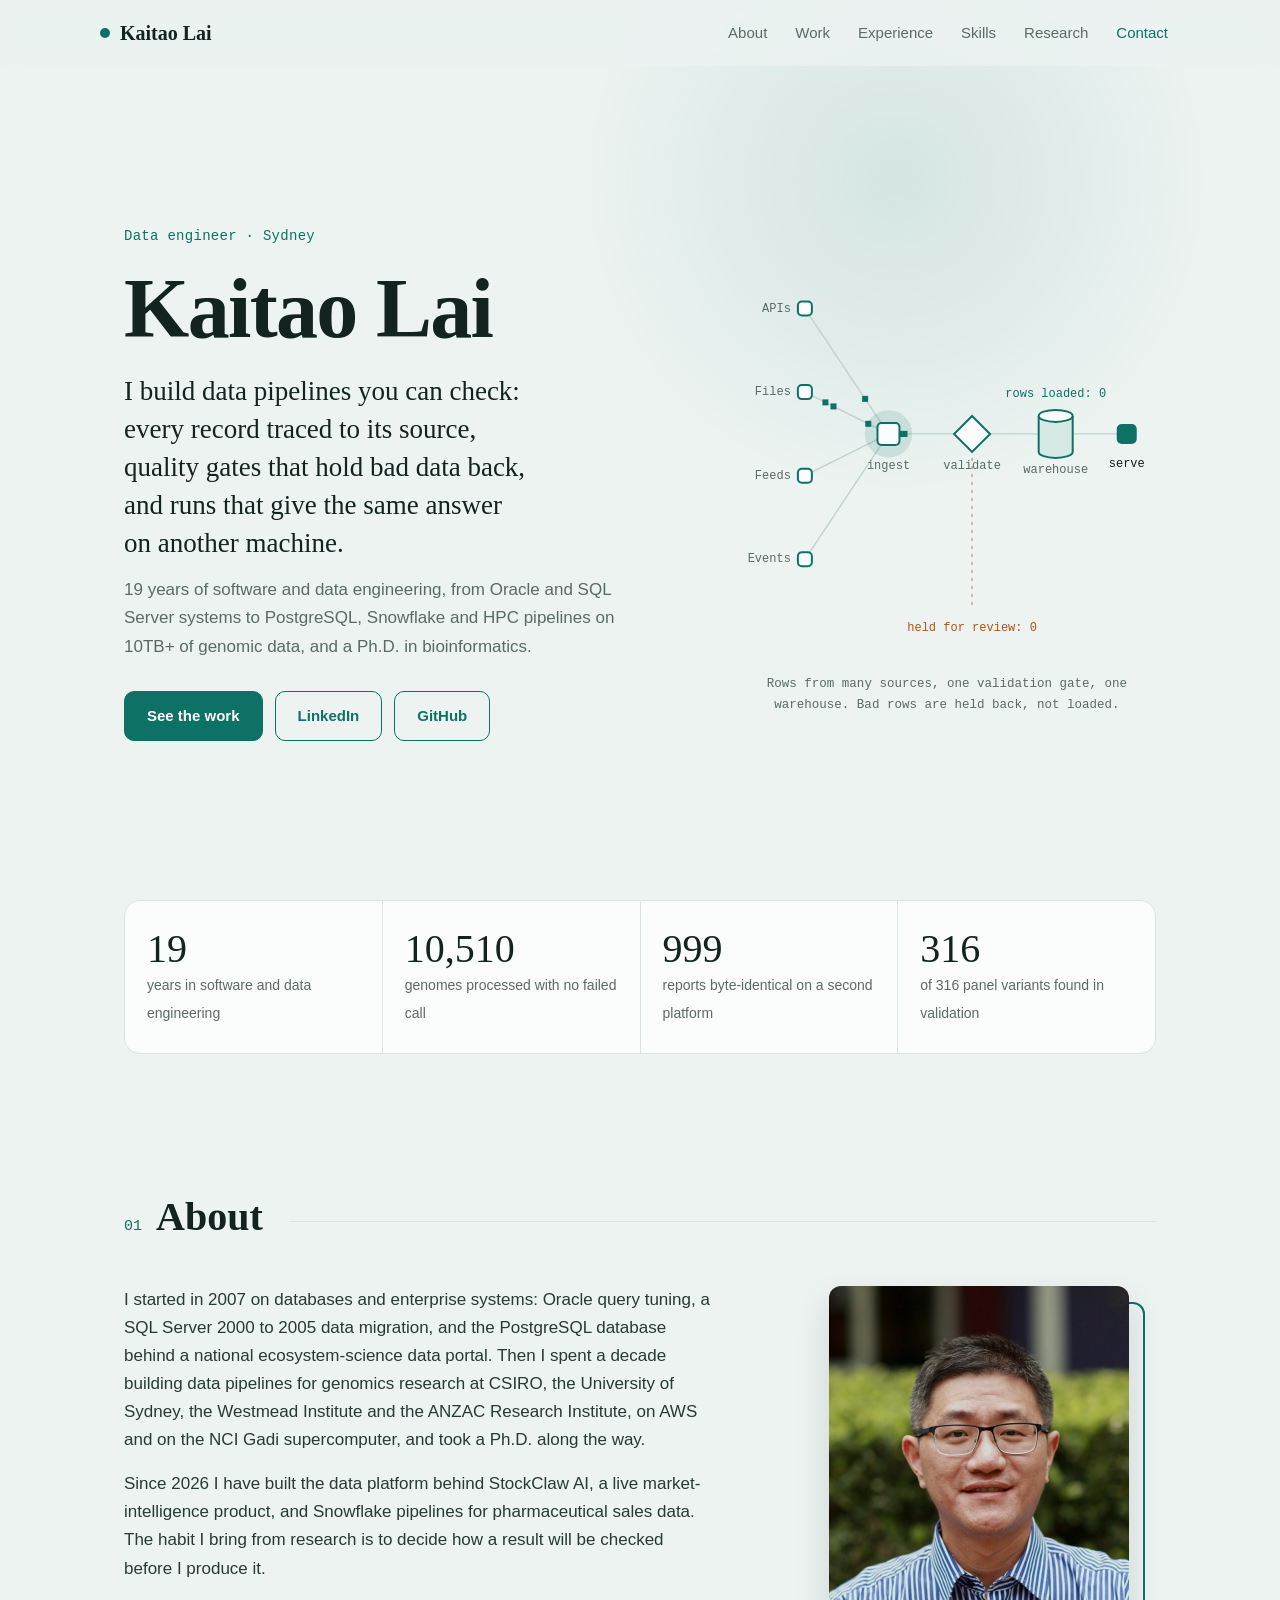
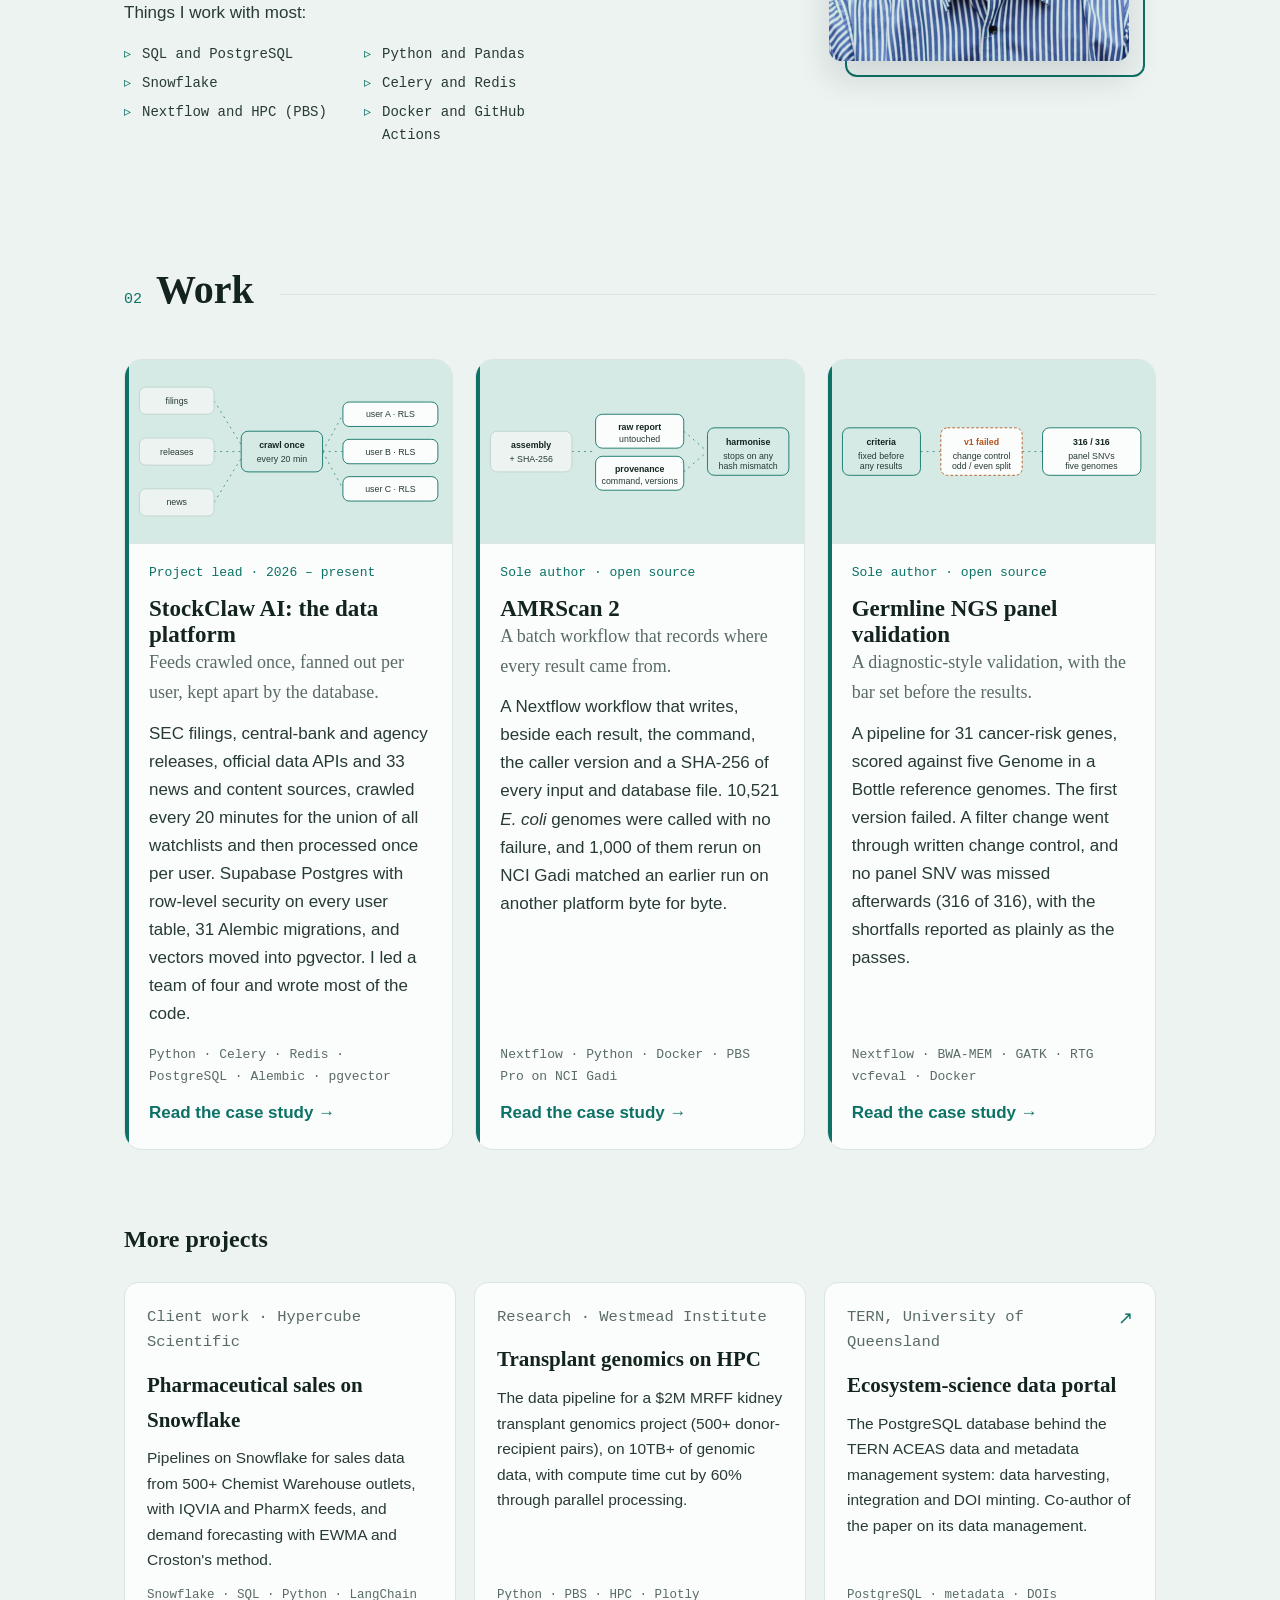
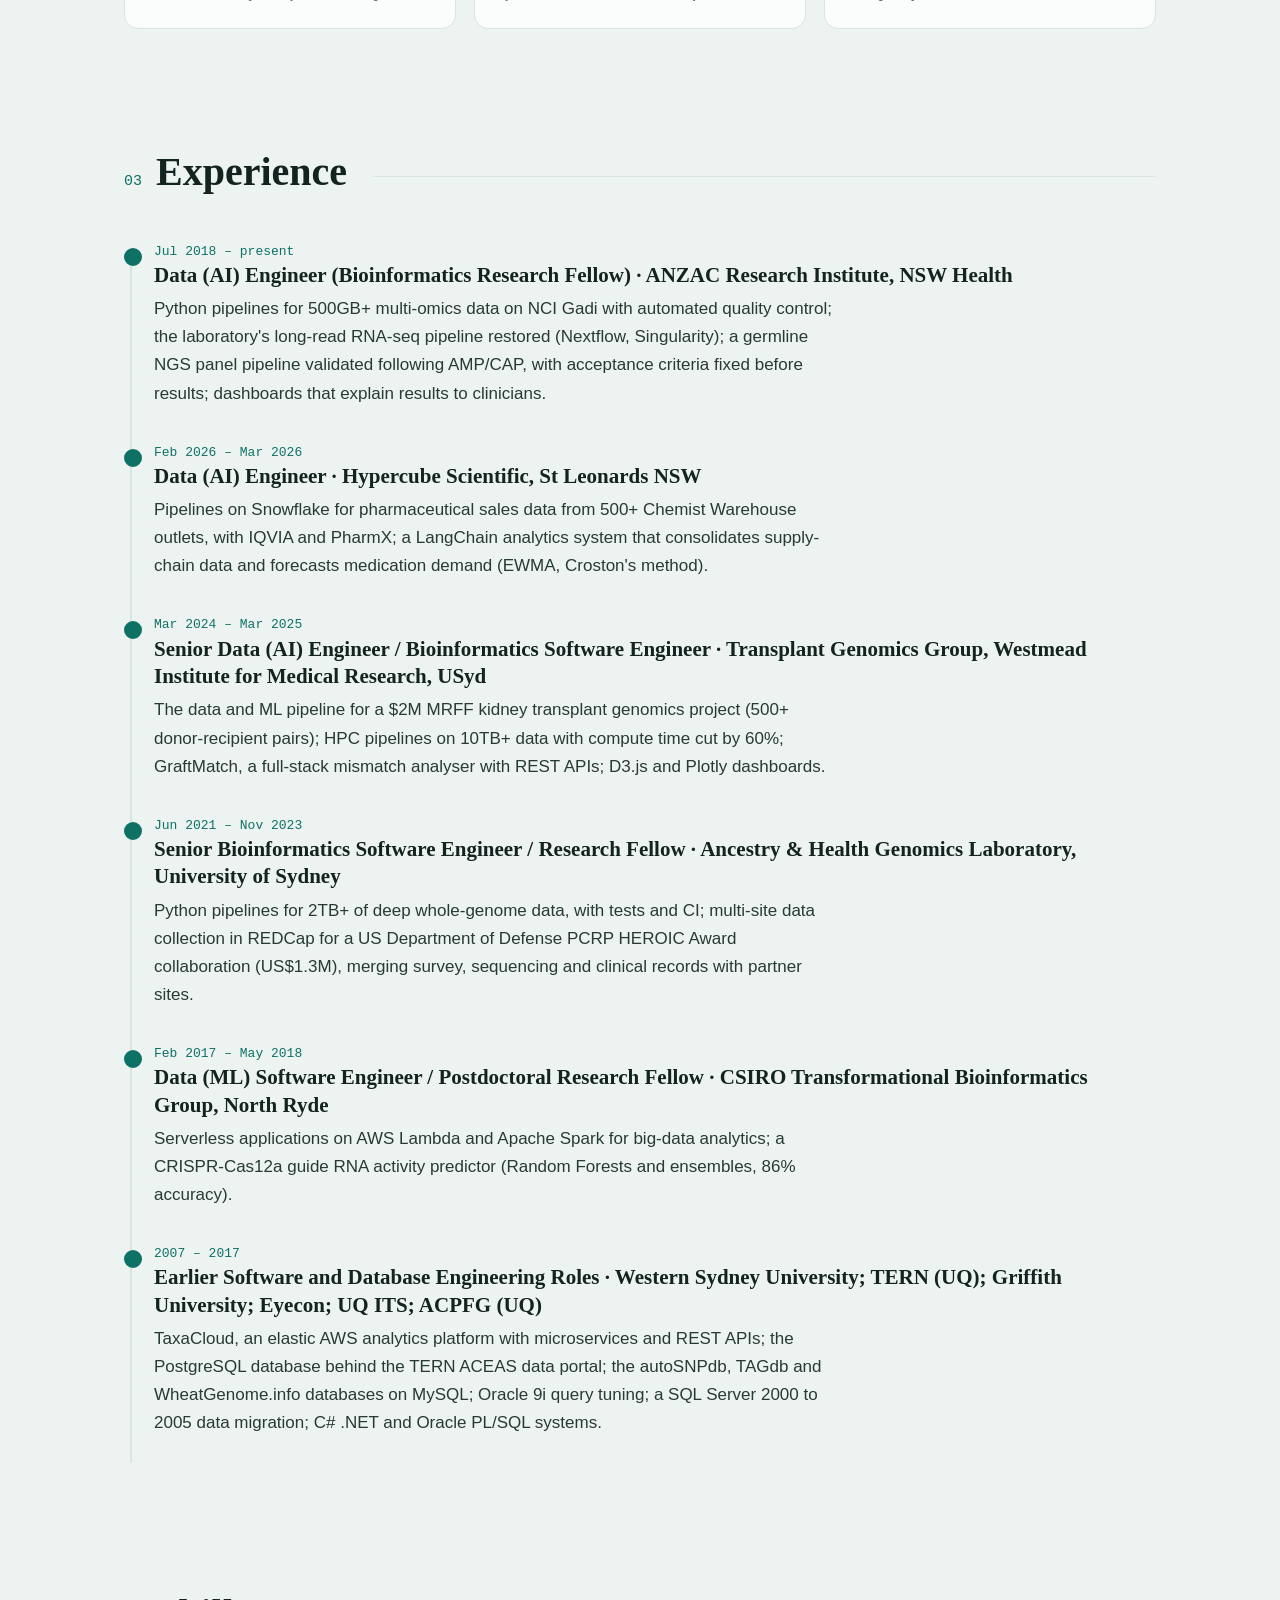
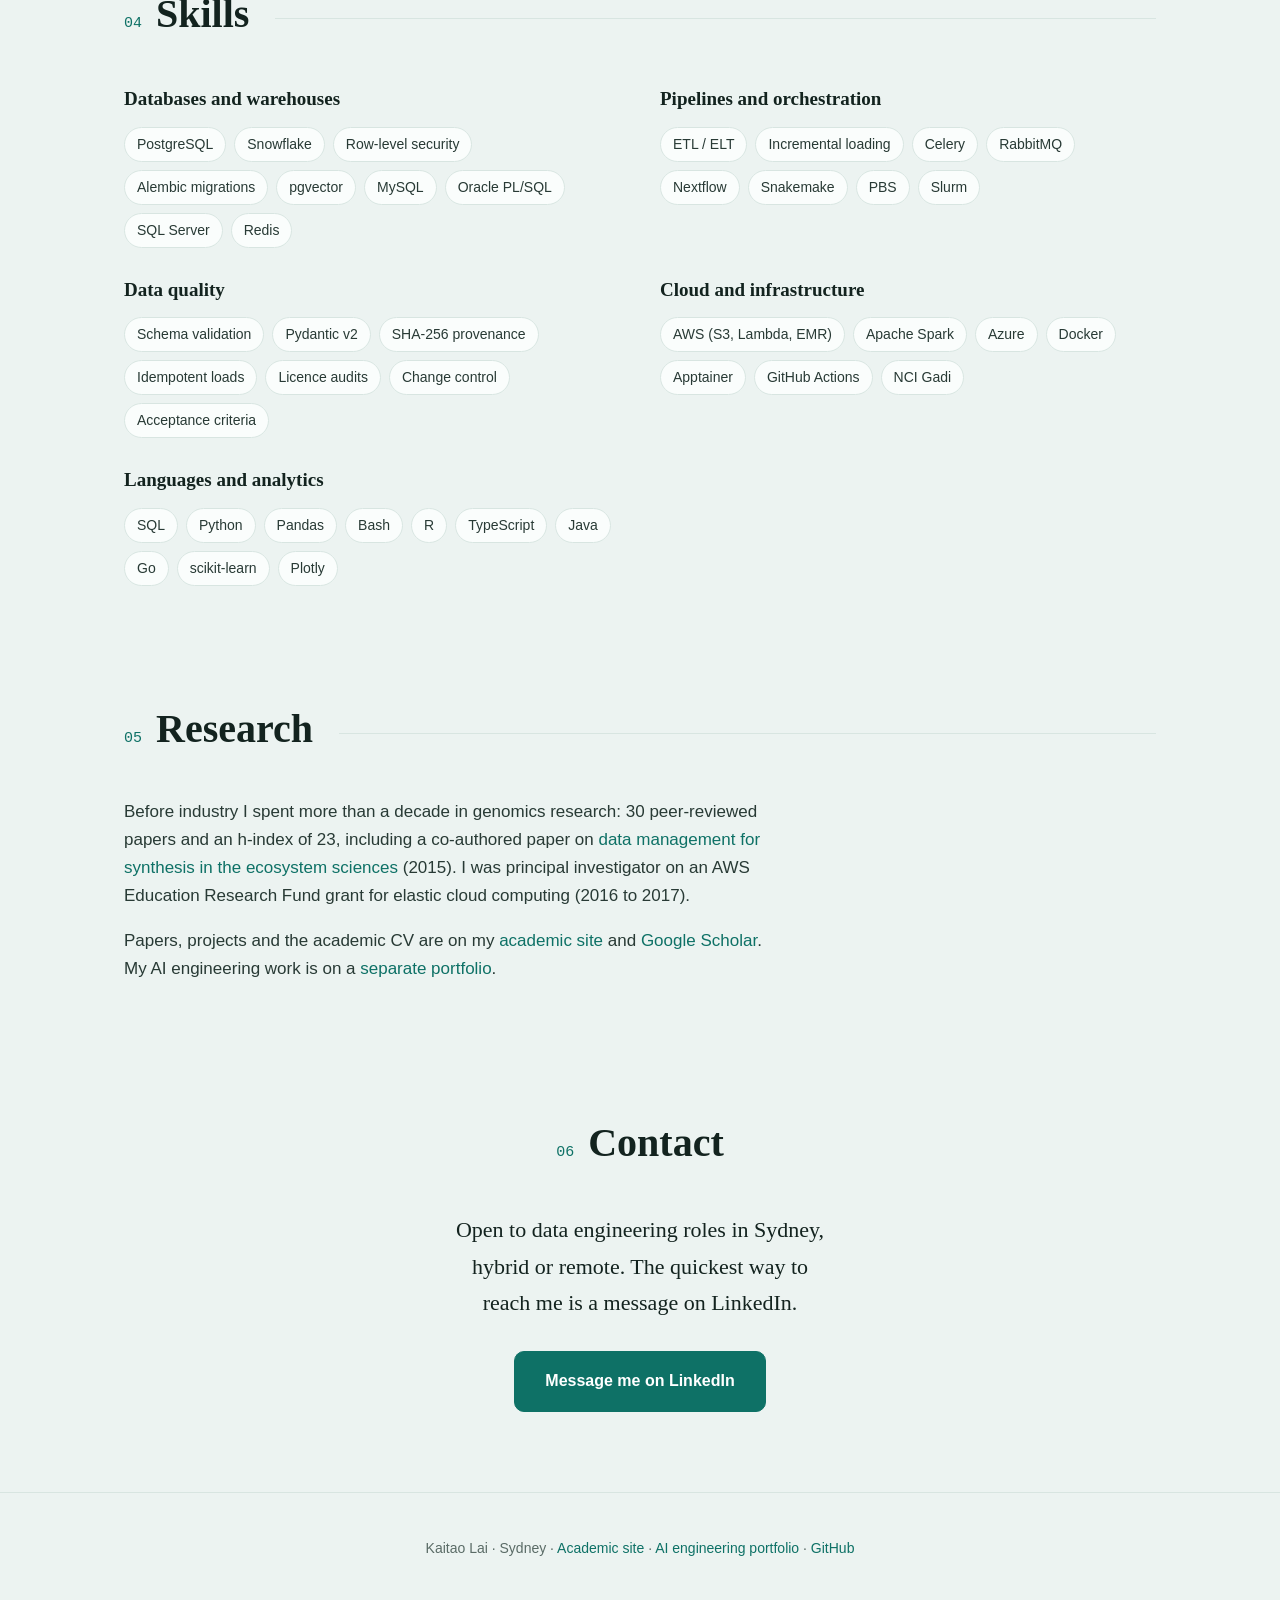
==== index.html @ d8c08f1f "Data engineering portfolio: homepage and three case studies Homepage with about, work, experience, s" ====
<!doctype html>
<html lang="en">
<head>
<meta charset="utf-8">
<meta name="viewport" content="width=device-width, initial-scale=1">
<title>Kaitao Lai | Data engineer</title>
<meta name="description" content="Kaitao Lai, data engineer in Sydney: ingestion pipelines, PostgreSQL and Snowflake, reproducible batch workflows, and data quality checks that run before the data lands.">
<link rel="stylesheet" href="assets/css/style.css?v=5">
</head>
<body>

<div class="spotlight" aria-hidden="true"></div>

<header class="nav" id="nav">
  <a class="brand" href="#top"><span class="dot"></span>Kaitao Lai</a>
  <button class="menu-btn" id="menuBtn" aria-label="Menu" aria-expanded="false"><span></span><span></span></button>
  <nav id="menu">
    <a href="#about">About</a>
    <a href="#work">Work</a>
    <a href="#experience">Experience</a>
    <a href="#skills">Skills</a>
    <a href="#research">Research</a>
    <a href="#contact">Contact</a>
  </nav>
</header>

<main id="top">

  <!-- Hero -->
  <section class="hero">
    <div class="hero-text">
      <p class="eyebrow load" style="--i:0">Data engineer · Sydney</p>
      <h1 class="load" style="--i:1">Kaitao Lai</h1>
      <p class="lede load" style="--i:2">I build data pipelines you can check: every record traced to its source, quality gates that hold bad data back, and runs that give the same answer on another machine.</p>
      <p class="sub load" style="--i:3">19 years of software and data engineering, from Oracle and SQL Server systems to PostgreSQL, Snowflake and HPC pipelines on 10TB+ of genomic data, and a Ph.D. in bioinformatics.</p>
      <div class="hero-cta load" style="--i:4">
        <a class="btn" href="#work">See the work</a>
        <a class="btn ghost" href="https://www.linkedin.com/in/kaitaolai/">LinkedIn</a>
        <a class="btn ghost" href="https://github.com/taowis">GitHub</a>
      </div>
    </div>
    <div class="hero-art load" style="--i:2" aria-hidden="true">
      <canvas id="graph"></canvas>
      <p class="art-label">Rows from many sources, one validation gate, one warehouse. Bad rows are held back, not loaded.</p>
    </div>
  </section>

  <!-- Numbers -->
  <section class="stats reveal">
    <div class="stat"><span class="num" data-to="19">0</span><span class="lbl">years in software and data engineering</span></div>
    <div class="stat"><span class="num" data-to="10521">0</span><span class="lbl">genomes processed with no failed call</span></div>
    <div class="stat"><span class="num" data-to="1000">0</span><span class="lbl">reports byte-identical on a second platform</span></div>
    <div class="stat"><span class="num" data-to="316">0</span><span class="lbl">of 316 panel variants found in validation</span></div>
  </section>

  <!-- About -->
  <section id="about" class="block">
    <h2 class="sec-title reveal"><span class="sec-num">01</span>About</h2>
    <div class="about">
      <div class="about-text reveal">
        <p>I started in 2007 on databases and enterprise systems: Oracle query tuning, a SQL Server 2000 to 2005 data migration, and the PostgreSQL database behind a national ecosystem-science data portal. Then I spent a decade building data pipelines for genomics research at CSIRO, the University of Sydney, the Westmead Institute and the ANZAC Research Institute, on AWS and on the NCI Gadi supercomputer, and took a Ph.D. along the way.</p>
        <p>Since 2026 I have built the data platform behind StockClaw AI, a live market-intelligence product, and Snowflake pipelines for pharmaceutical sales data. The habit I bring from research is to decide how a result will be checked before I produce it.</p>
        <p>Things I work with most:</p>
        <ul class="about-list">
          <li>SQL and PostgreSQL</li><li>Python and Pandas</li>
          <li>Snowflake</li><li>Celery and Redis</li>
          <li>Nextflow and HPC (PBS)</li><li>Docker and GitHub Actions</li>
        </ul>
      </div>
      <div class="portrait reveal">
        <div class="portrait-frame">
          <img src="assets/img/kaitao.jpg" alt="Kaitao Lai" width="600" height="900">
        </div>
      </div>
    </div>
  </section>

  <!-- Featured work -->
  <section id="work" class="block">
    <h2 class="sec-title reveal"><span class="sec-num">02</span>Work</h2>

    <div class="features three">
      <a class="feature reveal" href="stockclaw/">
        <div class="media">
          <svg viewBox="0 0 480 270" role="img" aria-label="Feeds are crawled once every 20 minutes, then fanned out to one task per user, which writes signals into Postgres behind row-level security.">
            <rect width="480" height="270" fill="var(--accent-soft)"/>
            <g class="edge"><path d="M130 60 L170 125"/><path d="M130 135 L170 135"/><path d="M130 210 L170 145"/><path d="M290 135 L320 80"/><path d="M290 135 L320 135"/><path d="M290 135 L320 190"/></g>
            <g class="box">
              <rect x="20" y="40" width="110" height="40" rx="9"/><text x="75" y="61">filings</text>
              <rect x="20" y="115" width="110" height="40" rx="9"/><text x="75" y="136">releases</text>
              <rect x="20" y="190" width="110" height="40" rx="9"/><text x="75" y="211">news</text>
            </g>
            <g class="box key"><rect x="170" y="105" width="120" height="60" rx="10"/><text x="230" y="127" class="b">crawl once</text><text x="230" y="147">every 20 min</text></g>
            <g class="box agent">
              <rect x="320" y="62" width="140" height="36" rx="9"/><text x="390" y="81">user A · RLS</text>
              <rect x="320" y="117" width="140" height="36" rx="9"/><text x="390" y="136">user B · RLS</text>
              <rect x="320" y="172" width="140" height="36" rx="9"/><text x="390" y="191">user C · RLS</text>
            </g>
          </svg>
        </div>
        <p class="kicker">Project lead · 2026 – present</p>
        <h3>StockClaw AI: the data platform</h3>
        <p class="tagline">Feeds crawled once, fanned out per user, kept apart by the database.</p>
        <p>SEC filings, central-bank and agency releases, official data APIs and 33 news and content sources, crawled every 20 minutes for the union of all watchlists and then processed once per user. Supabase Postgres with row-level security on every user table, 31 Alembic migrations, and vectors moved into pgvector. I led a team of four and wrote most of the code.</p>
        <p class="tech">Python · Celery · Redis · PostgreSQL · Alembic · pgvector</p>
        <p class="more">Read the case study <span>→</span></p>
      </a>

      <a class="feature reveal" href="amrscan/">
        <div class="media">
          <svg viewBox="0 0 480 270" role="img" aria-label="Each sample's raw result is written next to a provenance record with the command, the caller version and SHA-256 hashes of every input and database file; harmonising stops if any hash does not match.">
            <rect width="480" height="270" fill="var(--accent-soft)"/>
            <g class="edge"><path d="M140 135 L175 135"/><path d="M305 105 L340 135"/><path d="M305 165 L340 135"/></g>
            <g class="box"><rect x="20" y="105" width="120" height="60" rx="10"/><text x="80" y="127" class="b">assembly</text><text x="80" y="147">+ SHA-256</text></g>
            <g class="box agent"><rect x="175" y="80" width="130" height="50" rx="10"/><text x="240" y="100" class="b">raw report</text><text x="240" y="118">untouched</text>
              <rect x="175" y="142" width="130" height="50" rx="10"/><text x="240" y="162" class="b">provenance</text><text x="240" y="180">command, versions</text></g>
            <g class="box key"><rect x="340" y="100" width="120" height="70" rx="10"/><text x="400" y="122" class="b">harmonise</text><text x="400" y="142">stops on any</text><text x="400" y="158">hash mismatch</text></g>
          </svg>
        </div>
        <p class="kicker">Sole author · open source</p>
        <h3>AMRScan 2</h3>
        <p class="tagline">A batch workflow that records where every result came from.</p>
        <p>A Nextflow workflow that writes, beside each result, the command, the caller version and a SHA-256 of every input and database file. 10,521 <i>E. coli</i> genomes were called with no failure, and 1,000 of them rerun on NCI Gadi matched an earlier run on another platform byte for byte.</p>
        <p class="tech">Nextflow · Python · Docker · PBS Pro on NCI Gadi</p>
        <p class="more">Read the case study <span>→</span></p>
      </a>

      <a class="feature reveal" href="ngs-panel/">
        <div class="media">
          <svg viewBox="0 0 480 270" role="img" aria-label="Acceptance criteria were fixed first, then the pipeline was scored against reference genomes; the first version failed, a filter change went through change control, and the result was 316 of 316 panel SNVs found.">
            <rect width="480" height="270" fill="var(--accent-soft)"/>
            <g class="edge"><path d="M135 135 L165 135"/><path d="M285 135 L315 135"/></g>
            <g class="box key"><rect x="20" y="100" width="115" height="70" rx="10"/><text x="77" y="122" class="b">criteria</text><text x="77" y="142">fixed before</text><text x="77" y="158">any results</text></g>
            <g class="box warn"><rect x="165" y="100" width="120" height="70" rx="10"/><text x="225" y="122" class="b">v1 failed</text><text x="225" y="142">change control</text><text x="225" y="158">odd / even split</text></g>
            <g class="box agent"><rect x="315" y="100" width="145" height="70" rx="10"/><text x="387" y="122" class="b">316 / 316</text><text x="387" y="142">panel SNVs</text><text x="387" y="158">five genomes</text></g>
          </svg>
        </div>
        <p class="kicker">Sole author · open source</p>
        <h3>Germline NGS panel validation</h3>
        <p class="tagline">A diagnostic-style validation, with the bar set before the results.</p>
        <p>A pipeline for 31 cancer-risk genes, scored against five Genome in a Bottle reference genomes. The first version failed. A filter change went through written change control, and no panel SNV was missed afterwards (316 of 316), with the shortfalls reported as plainly as the passes.</p>
        <p class="tech">Nextflow · BWA-MEM · GATK · RTG vcfeval · Docker</p>
        <p class="more">Read the case study <span>→</span></p>
      </a>
    </div>

    <h3 class="sub-title reveal">More projects</h3>
    <div class="cards">
      <div class="card reveal">
        <p class="card-top"><span>Client work · Hypercube Scientific</span></p>
        <h4>Pharmaceutical sales on Snowflake</h4>
        <p>Pipelines on Snowflake for sales data from 500+ Chemist Warehouse outlets, with IQVIA and PharmX feeds, and demand forecasting with EWMA and Croston's method.</p>
        <p class="tech">Snowflake · SQL · Python · LangChain</p>
      </div>
      <div class="card reveal">
        <p class="card-top"><span>Research · Westmead Institute</span></p>
        <h4>Transplant genomics on HPC</h4>
        <p>The data pipeline for a $2M MRFF kidney transplant genomics project (500+ donor-recipient pairs), on 10TB+ of genomic data, with compute time cut by 60% through parallel processing.</p>
        <p class="tech">Python · PBS · HPC · Plotly</p>
      </div>
      <a class="card reveal" href="https://doi.org/10.1016/j.scitotenv.2015.03.092">
        <p class="card-top"><span>TERN, University of Queensland</span><span class="arrow">↗</span></p>
        <h4>Ecosystem-science data portal</h4>
        <p>The PostgreSQL database behind the TERN ACEAS data and metadata management system: data harvesting, integration and DOI minting. Co-author of the paper on its data management.</p>
        <p class="tech">PostgreSQL · metadata · DOIs</p>
      </a>
    </div>
  </section>

  <!-- Experience -->
  <section id="experience" class="block">
    <h2 class="sec-title reveal"><span class="sec-num">03</span>Experience</h2>
    <ol class="timeline">
      <li class="reveal">
        <p class="when">Jul 2018 – present</p>
        <h3>Data (AI) Engineer (Bioinformatics Research Fellow) · ANZAC Research Institute, NSW Health</h3>
        <p>Python pipelines for 500GB+ multi-omics data on NCI Gadi with automated quality control; the laboratory's long-read RNA-seq pipeline restored (Nextflow, Singularity); a germline NGS panel pipeline validated following AMP/CAP, with acceptance criteria fixed before results; dashboards that explain results to clinicians.</p>
      </li>
      <li class="reveal">
        <p class="when">Feb 2026 – Mar 2026</p>
        <h3>Data (AI) Engineer · Hypercube Scientific, St Leonards NSW</h3>
        <p>Pipelines on Snowflake for pharmaceutical sales data from 500+ Chemist Warehouse outlets, with IQVIA and PharmX; a LangChain analytics system that consolidates supply-chain data and forecasts medication demand (EWMA, Croston's method).</p>
      </li>
      <li class="reveal">
        <p class="when">Mar 2024 – Mar 2025</p>
        <h3>Senior Data (AI) Engineer / Bioinformatics Software Engineer · Transplant Genomics Group, Westmead Institute for Medical Research, USyd</h3>
        <p>The data and ML pipeline for a $2M MRFF kidney transplant genomics project (500+ donor-recipient pairs); HPC pipelines on 10TB+ data with compute time cut by 60%; GraftMatch, a full-stack mismatch analyser with REST APIs; D3.js and Plotly dashboards.</p>
      </li>
      <li class="reveal">
        <p class="when">Jun 2021 – Nov 2023</p>
        <h3>Senior Bioinformatics Software Engineer / Research Fellow · Ancestry &amp; Health Genomics Laboratory, University of Sydney</h3>
        <p>Python pipelines for 2TB+ of deep whole-genome data, with tests and CI; multi-site data collection in REDCap for a US Department of Defense PCRP HEROIC Award collaboration (US$1.3M), merging survey, sequencing and clinical records with partner sites.</p>
      </li>
      <li class="reveal">
        <p class="when">Feb 2017 – May 2018</p>
        <h3>Data (ML) Software Engineer / Postdoctoral Research Fellow · CSIRO Transformational Bioinformatics Group, North Ryde</h3>
        <p>Serverless applications on AWS Lambda and Apache Spark for big-data analytics; a CRISPR-Cas12a guide RNA activity predictor (Random Forests and ensembles, 86% accuracy).</p>
      </li>
      <li class="reveal">
        <p class="when">2007 – 2017</p>
        <h3>Earlier Software and Database Engineering Roles · Western Sydney University; TERN (UQ); Griffith University; Eyecon; UQ ITS; ACPFG (UQ)</h3>
        <p>TaxaCloud, an elastic AWS analytics platform with microservices and REST APIs; the PostgreSQL database behind the TERN ACEAS data portal; the autoSNPdb, TAGdb and WheatGenome.info databases on MySQL; Oracle 9i query tuning; a SQL Server 2000 to 2005 data migration; C# .NET and Oracle PL/SQL systems.</p>
      </li>
    </ol>
  </section>

  <!-- Skills -->
  <section id="skills" class="block">
    <h2 class="sec-title reveal"><span class="sec-num">04</span>Skills</h2>
    <div class="skills">
      <div class="skill-group reveal">
        <h3>Databases and warehouses</h3>
        <p class="chips"><span>PostgreSQL</span><span>Snowflake</span><span>Row-level security</span><span>Alembic migrations</span><span>pgvector</span><span>MySQL</span><span>Oracle PL/SQL</span><span>SQL Server</span><span>Redis</span></p>
      </div>
      <div class="skill-group reveal">
        <h3>Pipelines and orchestration</h3>
        <p class="chips"><span>ETL / ELT</span><span>Incremental loading</span><span>Celery</span><span>RabbitMQ</span><span>Nextflow</span><span>Snakemake</span><span>PBS</span><span>Slurm</span></p>
      </div>
      <div class="skill-group reveal">
        <h3>Data quality</h3>
        <p class="chips"><span>Schema validation</span><span>Pydantic v2</span><span>SHA-256 provenance</span><span>Idempotent loads</span><span>Licence audits</span><span>Change control</span><span>Acceptance criteria</span></p>
      </div>
      <div class="skill-group reveal">
        <h3>Cloud and infrastructure</h3>
        <p class="chips"><span>AWS (S3, Lambda, EMR)</span><span>Apache Spark</span><span>Azure</span><span>Docker</span><span>Apptainer</span><span>GitHub Actions</span><span>NCI Gadi</span></p>
      </div>
      <div class="skill-group reveal">
        <h3>Languages and analytics</h3>
        <p class="chips"><span>SQL</span><span>Python</span><span>Pandas</span><span>Bash</span><span>R</span><span>TypeScript</span><span>Java</span><span>Go</span><span>scikit-learn</span><span>Plotly</span></p>
      </div>
    </div>
  </section>

  <!-- Research -->
  <section id="research" class="block">
    <h2 class="sec-title reveal"><span class="sec-num">05</span>Research</h2>
    <div class="research reveal">
      <p>Before industry I spent more than a decade in genomics research: 30 peer-reviewed papers and an h-index of 23, including a co-authored paper on <a href="https://doi.org/10.1016/j.scitotenv.2015.03.092">data management for synthesis in the ecosystem sciences</a> (2015). I was principal investigator on an AWS Education Research Fund grant for elastic cloud computing (2016 to 2017).</p>
      <p>Papers, projects and the academic CV are on my <a href="https://kaitaolai.github.io/">academic site</a> and <a href="https://scholar.google.com/citations?user=ewQhhiMAAAAJ&hl=en">Google Scholar</a>. My AI engineering work is on a <a href="https://kaitaolai.github.io/ai/">separate portfolio</a>.</p>
    </div>
  </section>

  <!-- Contact -->
  <section id="contact" class="block contact reveal">
    <h2 class="sec-title"><span class="sec-num">06</span>Contact</h2>
    <p class="contact-line">Open to data engineering roles in Sydney, hybrid or remote. The quickest way to reach me is a message on LinkedIn.</p>
    <a class="btn big" href="https://www.linkedin.com/in/kaitaolai/">Message me on LinkedIn</a>
  </section>

</main>

<footer class="foot">
  <p>Kaitao Lai · Sydney · <a href="https://kaitaolai.github.io/">Academic site</a> · <a href="https://kaitaolai.github.io/ai/">AI engineering portfolio</a> · <a href="https://github.com/taowis">GitHub</a></p>
</footer>

<script src="assets/js/main.js?v=5"></script>
</body>
</html>
---- assets/css/style.css ----
:root {
  --bg: #ECF3F1;
  --surface: #FAFDFC;
  --ink: #13231F;
  --body-ink: #283A35;
  --muted: #5A6B66;
  --accent: #0E7166;
  --warn: #B4531A;
  --accent-soft: #D5EAE5;
  --line: #D8E5E1;
  --edge-box: #BFD3CD;
  --glow: rgba(14, 113, 102, .10);
  --nav-bg: rgba(236, 243, 241, .85);
  --serif: Georgia, "Times New Roman", serif;
  --sans: ui-sans-serif, -apple-system, "Segoe UI", "Helvetica Neue", Arial, sans-serif;
  --mono: ui-monospace, "SF Mono", Menlo, Consolas, monospace;
  --ease: cubic-bezier(.2, .7, .2, 1);
  --w: 1080px;
}

* { box-sizing: border-box; }
html { scroll-behavior: smooth; scroll-padding-top: 80px; }
body {
  margin: 0; background: var(--bg); color: var(--body-ink);
  font-family: var(--sans); font-size: 17px; line-height: 1.65;
  -webkit-font-smoothing: antialiased;
}
a { color: var(--accent); text-decoration: none; }
a:hover { text-decoration: underline; text-underline-offset: 3px; }
h1, h2, h3, h4 { font-family: var(--serif); color: var(--ink); font-weight: 600; margin: 0; }
::selection { background: var(--accent-soft); }

/* mouse-following glow */
.spotlight {
  position: fixed; inset: 0; pointer-events: none; z-index: 0;
  background: radial-gradient(520px circle at var(--mx, 70%) var(--my, 20%),
              var(--glow), transparent 60%);
  transition: background .1s;
}

/* nav */
.nav {
  position: fixed; top: 0; left: 0; right: 0; z-index: 10; height: 66px;
  display: flex; align-items: center; justify-content: space-between;
  padding: 0 max(24px, calc((100vw - var(--w)) / 2));
  background: var(--nav-bg); backdrop-filter: blur(10px);
  transition: transform .35s var(--ease), box-shadow .35s;
}
.nav.hide { transform: translateY(-100%); }
.nav.shadow { box-shadow: 0 1px 0 var(--line), 0 8px 24px rgba(20, 32, 46, .05); }
.brand { font-family: var(--serif); font-size: 20px; font-weight: 700; color: var(--ink); display: flex; align-items: center; gap: 10px; }
.brand:hover { text-decoration: none; }
.dot { width: 10px; height: 10px; border-radius: 50%; background: var(--accent); animation: pulse 2.6s infinite; }
@keyframes pulse { 0%,100% { box-shadow: 0 0 0 0 color-mix(in srgb, var(--accent) 45%, transparent); } 50% { box-shadow: 0 0 0 7px transparent; } }
.nav nav { display: flex; gap: 4px; }
.nav nav a { color: var(--muted); font-size: 15px; padding: 6px 12px; border-radius: 8px; transition: color .2s, background .2s; }
.nav nav a:hover { color: var(--ink); background: var(--accent-soft); text-decoration: none; }
.nav nav a.active { color: var(--accent); }
.menu-btn { display: none; }

main { position: relative; z-index: 1; max-width: var(--w); margin: 0 auto; padding: 0 24px; }

/* hero */
.hero {
  min-height: 100vh; display: grid; grid-template-columns: 1.15fr .85fr; gap: 48px;
  align-items: center; padding-top: 66px;
}
.eyebrow { font-family: var(--mono); font-size: 14px; color: var(--accent); margin: 0 0 18px; letter-spacing: .02em; }
.hero h1 { font-size: clamp(48px, 7vw, 84px); line-height: 1.02; letter-spacing: -.02em; }
.lede { font-family: var(--serif); font-size: clamp(21px, 2.3vw, 27px); line-height: 1.4; color: var(--ink); margin: 22px 0 14px; max-width: 30ch; }
.sub { color: var(--muted); max-width: 52ch; margin: 0 0 30px; }
.hero-cta { display: flex; flex-wrap: wrap; gap: 12px; }
.btn {
  display: inline-block; padding: 12px 22px; border-radius: 10px; font-size: 15px; font-weight: 600;
  background: var(--accent); color: #fff; border: 1px solid var(--accent);
  transition: transform .25s var(--ease), box-shadow .25s, background .25s;
}
.btn:hover { text-decoration: none; transform: translateY(-3px); box-shadow: 0 10px 22px color-mix(in srgb, var(--accent) 28%, transparent); }
.btn.ghost { background: transparent; color: var(--accent); }
.btn.ghost:hover { background: var(--accent-soft); box-shadow: none; }
.btn.big { padding: 16px 30px; font-size: 16px; }

.hero-art { position: relative; }
#graph { width: 100%; aspect-ratio: 1 / 1; display: block; }
.art-label { font-family: var(--mono); font-size: 12.5px; color: var(--muted); text-align: center; margin: 6px 0 0; }

/* page-load stagger */
.load { opacity: 0; transform: translateY(18px); animation: up .8s var(--ease) forwards; animation-delay: calc(var(--i) * 120ms + 100ms); }
@keyframes up { to { opacity: 1; transform: none; } }

/* scroll reveal */
.reveal { opacity: 0; transform: translateY(28px); transition: opacity .8s var(--ease), transform .8s var(--ease); }
.reveal.in { opacity: 1; transform: none; }

/* stats */
.stats {
  display: grid; grid-template-columns: repeat(4, 1fr); gap: 1px;
  background: var(--line); border: 1px solid var(--line); border-radius: 16px; overflow: hidden;
  margin-bottom: 40px;
}
.stat { background: var(--surface); padding: 26px 22px; }
.num { display: block; font-family: var(--serif); font-size: 40px; color: var(--ink); line-height: 1.1; }
.lbl { font-size: 14px; color: var(--muted); }

/* sections */
.block { padding: 90px 0 20px; }
.sec-title { font-size: clamp(30px, 4vw, 40px); display: flex; align-items: baseline; gap: 14px; margin-bottom: 36px; }
.sec-title::after { content: ""; flex: 1; height: 1px; background: var(--line); margin-left: 12px; transform: translateY(-8px); }
.sec-num { font-family: var(--mono); font-size: 15px; color: var(--accent); font-weight: 400; }
.sub-title { font-size: 24px; margin: 70px 0 22px; }

/* about */
.about { display: grid; grid-template-columns: 1.4fr .8fr; gap: 56px; align-items: start; }
.about-text p { margin: 0 0 16px; max-width: 62ch; }
.about-list { display: grid; grid-template-columns: repeat(2, minmax(160px, 220px)); gap: 6px 20px; padding: 0; margin: 4px 0 0; list-style: none; font-family: var(--mono); font-size: 14px; }
.about-list li { position: relative; padding-left: 18px; }
.about-list li::before { content: "▹"; position: absolute; left: 0; color: var(--accent); }
.portrait { position: relative; max-width: 300px; justify-self: center; width: 100%; }
.portrait-frame { position: relative; border-radius: 12px; }
.portrait-frame::after {
  content: ""; position: absolute; inset: 0; border: 2px solid var(--accent); border-radius: 12px;
  transform: translate(16px, 16px); z-index: -1; transition: transform .35s var(--ease);
}
.portrait-frame img {
  display: block; width: 100%; height: auto; aspect-ratio: 4 / 5; object-fit: cover; object-position: 50% 20%;
  border-radius: 12px; filter: saturate(.85) contrast(1.02); box-shadow: 0 16px 34px rgba(20, 32, 46, .14);
  transition: transform .35s var(--ease), filter .35s, box-shadow .35s;
}
.portrait-frame::before {
  content: ""; position: absolute; inset: 0; border-radius: 12px; background: var(--accent); opacity: .16;
  mix-blend-mode: multiply; z-index: 1; pointer-events: none; transition: opacity .35s, transform .35s var(--ease);
}
.portrait:hover .portrait-frame img { transform: translate(-5px, -5px); filter: none; box-shadow: 0 22px 40px rgba(20, 32, 46, .18); }
.portrait:hover .portrait-frame::before { opacity: 0; transform: translate(-5px, -5px); }
.portrait:hover .portrait-frame::after { transform: translate(10px, 10px); }

/* featured projects */
.features { display: grid; grid-template-columns: 1fr 1fr; gap: 22px; }
.feature {
  display: flex; flex-direction: column; color: var(--body-ink);
  background: var(--surface); border: 1px solid var(--line); border-radius: 18px;
  padding: 30px 30px 26px; position: relative; overflow: hidden;
  transition: transform .45s var(--ease), box-shadow .45s var(--ease), border-color .45s, opacity .8s var(--ease);
}
.feature::before {
  content: ""; position: absolute; left: 0; top: 0; bottom: 0; width: 4px; background: var(--accent);
  transform: scaleY(0); transform-origin: top; transition: transform .6s var(--ease);
}
.feature.in::before { transform: scaleY(1); transition-delay: .3s; }
.feature:hover { text-decoration: none; transform: translateY(-5px); box-shadow: 0 18px 40px rgba(20, 32, 46, .07); border-color: var(--accent-soft); }
.media {
  margin: -30px -30px 22px; aspect-ratio: 16 / 9; overflow: hidden; background: var(--accent-soft);
  border-bottom: 1px solid var(--line);
}
.media img, .media svg { width: 100%; height: 100%; object-fit: cover; object-position: top left; display: block;
  transition: transform .8s var(--ease); }
.feature:hover .media img, .feature:hover .media svg { transform: scale(1.04); }
.media.contain img { object-fit: contain; object-position: center; background: var(--surface); }
.shot { margin: 28px 0; }
.shot img { width: 100%; display: block; border-radius: 14px; border: 1px solid var(--line); box-shadow: 0 18px 40px rgba(20, 32, 46, .08); }
.shot figcaption { font-size: 13.5px; color: var(--muted); margin-top: 10px; }
.kicker { font-family: var(--mono); font-size: 13px; color: var(--accent); margin: 0 0 10px; }
.feature h3 { font-size: 27px; line-height: 1.15; transition: color .25s; }
a.feature:hover h3 { color: var(--accent); }
.tagline { font-family: var(--serif); font-size: 18px; color: var(--muted); margin: 8px 0 14px; }
.feature p { margin: 0 0 12px; }
.feature .tech { margin-top: auto; padding-top: 4px; }
.more { font-weight: 600; color: var(--accent); margin: 0 !important; }
.more span { display: inline-block; transition: transform .3s var(--ease); }
a.feature:hover .more span { transform: translateX(6px); }
.tech { font-family: var(--mono); font-size: 13px; color: var(--muted); }
.links { display: flex; flex-wrap: wrap; gap: 8px 20px; margin: 0 !important; }
.links a { font-weight: 600; font-size: 15px; }
.links a::after { content: " ↗"; display: inline-block; transition: transform .25s var(--ease); }
.links a:hover::after { transform: translate(3px, -3px); }
.links { align-items: center; }
.links a.primary { font-weight: 800; color: var(--accent); background: var(--accent-soft); border: 1px solid var(--accent); padding: 4px 12px; border-radius: 999px; transition: background .25s, color .25s, transform .25s var(--ease); }
.links a.primary:hover { background: var(--accent); color: #fff; text-decoration: none; transform: translateY(-2px); }

/* cards */
.cards { display: grid; grid-template-columns: repeat(3, 1fr); gap: 18px; }
.card {
  display: flex; flex-direction: column; background: var(--surface); border: 1px solid var(--line);
  border-radius: 14px; padding: 22px; color: var(--body-ink);
  transition: transform .35s var(--ease), box-shadow .35s, border-color .35s, opacity .8s var(--ease);
}
.card:hover { text-decoration: none; transform: translateY(-6px); box-shadow: 0 14px 30px rgba(20, 32, 46, .08); border-color: var(--accent); }
.card-top { display: flex; justify-content: space-between; font-family: var(--mono); font-size: 12.5px; color: var(--muted); margin: 0 0 12px; }
.arrow { color: var(--accent); font-size: 18px; transition: transform .3s var(--ease); }
.card:hover .arrow { transform: translate(4px, -4px); }
.card h4 { font-size: 21px; margin-bottom: 8px; transition: color .25s; }
.card:hover h4 { color: var(--accent); }
.card p { font-size: 15.5px; margin: 0 0 12px; }
.card .tech { margin-top: auto; margin-bottom: 0; font-size: 12.5px; }
.cards .card:nth-child(3n+2) { transition-delay: 0s; }

/* timeline */
.timeline { list-style: none; margin: 0; padding: 0 0 0 30px; position: relative; }
.timeline::before { content: ""; position: absolute; left: 6px; top: 8px; bottom: 8px; width: 2px; background: var(--line); }
.timeline::after {
  content: ""; position: absolute; left: 6px; top: 8px; width: 2px; background: var(--accent);
  height: var(--progress, 0%); max-height: calc(100% - 16px); transition: height .15s linear;
}
.timeline li { position: relative; padding: 0 0 34px; }
.timeline li::before {
  content: ""; position: absolute; left: -30px; top: 7px; width: 14px; height: 14px; border-radius: 50%;
  background: var(--bg); border: 2px solid var(--accent); z-index: 1; transition: background .4s;
}
.timeline li.in::before { background: var(--accent); transition-delay: .25s; }
.when { font-family: var(--mono); font-size: 13px; color: var(--accent); margin: 0 0 4px; }
.timeline h3 { font-size: 21px; line-height: 1.3; margin-bottom: 6px; }
.timeline p { margin: 0; max-width: 72ch; }

/* skills */
.skills { display: grid; grid-template-columns: repeat(2, 1fr); gap: 26px 40px; }
.skill-group h3 { font-size: 19px; margin-bottom: 12px; }
.chips { display: flex; flex-wrap: wrap; gap: 8px; margin: 0; }
.chips span {
  font-size: 14px; padding: 5px 12px; border-radius: 999px; background: var(--surface);
  border: 1px solid var(--line); transition: transform .2s var(--ease), border-color .2s, color .2s;
}
.chips span:hover { transform: translateY(-2px); border-color: var(--accent); color: var(--accent); }

/* research */
.research p { max-width: 70ch; }
.certs { margin-top: 30px; background: var(--surface); border: 1px solid var(--line); border-left: 4px solid var(--accent); border-radius: 12px; padding: 22px 26px; }
.certs h3 { font-size: 19px; margin-bottom: 8px; }
.certs ul { margin: 0; padding-left: 20px; columns: 2; }
.muted { color: var(--muted); font-size: 14px; margin: 10px 0 0; }

/* contact */
.contact { text-align: center; padding-bottom: 80px; }
.contact .sec-title { justify-content: center; }
.contact .sec-title::after { display: none; }
.contact-line { font-family: var(--serif); font-size: 22px; color: var(--ink); max-width: 34ch; margin: 0 auto 30px; }

.foot { text-align: center; color: var(--muted); font-size: 14px; padding: 30px 24px 40px; border-top: 1px solid var(--line); position: relative; z-index: 1; }


/* case study pages */
.case main { max-width: 860px; }
.case-hero { padding: 130px 0 30px; }
.back { display: inline-block; font-size: 15px; color: var(--muted); margin-bottom: 26px; }
.back span { display: inline-block; transition: transform .3s var(--ease); }
.back:hover { color: var(--accent); text-decoration: none; }
.back:hover span { transform: translateX(-5px); }
.case-hero h1 { font-size: clamp(44px, 6vw, 68px); line-height: 1.05; letter-spacing: -.02em; }
.case-hero .lede { max-width: 38ch; }
.case-hero .links { margin: 6px 0 34px !important; }
.meta { display: grid; grid-template-columns: 1fr 1fr; gap: 1px; margin: 0; background: var(--line); border: 1px solid var(--line); border-radius: 14px; overflow: hidden; }
.meta div { background: var(--surface); padding: 16px 20px; }
.meta dt { font-family: var(--mono); font-size: 12.5px; color: var(--accent); margin-bottom: 4px; }
.meta dd { margin: 0; font-size: 15.5px; }
.case-sec { padding: 56px 0 6px; }
.case-sec h2 { font-size: clamp(26px, 3.4vw, 34px); display: flex; align-items: baseline; gap: 14px; margin-bottom: 18px; }
.case-sec p { max-width: 70ch; }
.case-sec code { font-family: var(--mono); font-size: .88em; background: var(--accent-soft); padding: 1px 6px; border-radius: 5px; }
.diagram { margin: 28px 0; background: var(--surface); border: 1px solid var(--line); border-radius: 16px; padding: 18px 16px 12px; }
.diagram-scroll { overflow-x: auto; }
.diagram svg { display: block; width: 100%; min-width: 720px; height: auto; }
.diagram figcaption { font-size: 13.5px; color: var(--muted); margin-top: 10px; padding: 0 6px; }
svg text { font-family: var(--sans); font-size: 13px; fill: var(--body-ink); text-anchor: middle; dominant-baseline: middle; }
svg text.b { font-weight: 700; fill: var(--ink); }
svg .grp text { font-family: var(--mono); font-size: 12px; fill: var(--accent); }
svg .note { font-family: var(--mono); font-size: 12px; fill: var(--muted); }
svg .tiers text { font-family: var(--mono); font-size: 11.5px; fill: var(--accent); }
svg .box rect { fill: var(--bg); stroke: var(--edge-box); stroke-width: 1.3; transition: fill .3s, stroke .3s; }
svg .box.key rect { fill: var(--accent-soft); stroke: var(--accent); }
svg .box.agent rect { fill: var(--surface); stroke: var(--accent); }
svg .box.warn rect { fill: var(--surface); stroke: var(--warn); stroke-dasharray: 4 3; }
svg .box.warn text.b { fill: var(--warn); }
svg .edge.reject path { stroke: var(--warn); }
svg .note.warn { fill: var(--warn); }
svg .edge path { fill: none; stroke: var(--accent); stroke-width: 1.4; stroke-dasharray: 3 6; opacity: .7; animation: flow 1.4s linear infinite; }
@keyframes flow { to { stroke-dashoffset: -18; } }
.decisions { display: grid; grid-template-columns: 1fr 1fr; gap: 18px; margin-top: 22px; }
.decision { background: var(--surface); border: 1px solid var(--line); border-radius: 14px; padding: 22px 24px; transition: transform .35s var(--ease), border-color .35s, box-shadow .35s, opacity .8s var(--ease); }
.decision:hover { transform: translateY(-4px); border-color: var(--accent); box-shadow: 0 14px 30px rgba(20, 32, 46, .06); }
.decision h3 { font-size: 19px; margin-bottom: 8px; }
.decision p { font-size: 15.5px; margin: 0; }
.ticks { list-style: none; padding: 0; margin: 0; max-width: 72ch; }
.ticks li { position: relative; padding-left: 24px; margin-bottom: 12px; }
.ticks li::before { content: ""; position: absolute; left: 2px; top: .72em; width: 10px; height: 2px; background: var(--accent); }
.case-stats { margin: 8px 0 22px; }
.case-next { display: flex; justify-content: space-between; gap: 16px; margin: 60px 0 70px; padding-top: 26px; border-top: 1px solid var(--line); }
.case-next a { font-weight: 600; font-size: 16px; }
.case-next span { display: inline-block; transition: transform .3s var(--ease); }
.case-next a:first-child:hover span { transform: translateX(-5px); }
.case-next a:last-child:hover span { transform: translate(3px, -3px); }
@media (max-width: 720px) {
  .meta, .decisions { grid-template-columns: 1fr; }
  .case-hero { padding-top: 100px; }
}

/* bar chart */
svg .axis line { stroke: var(--edge-box); stroke-width: 1.2; }
svg .ticksx text { font-family: var(--mono); font-size: 15px; fill: var(--muted); }
svg .chance { stroke: var(--muted); stroke-width: 1.2; stroke-dasharray: 4 4; }
svg .lab { text-anchor: end; font-size: 17px; }
svg .bar { fill: #B6CCC5; transition: width 1.1s var(--ease); }
svg .bar.model { fill: var(--accent-soft); stroke: var(--accent); stroke-width: 1.2; }
svg .bar.win { fill: var(--accent); }
svg .ci { stroke: var(--ink); stroke-width: 1.6; opacity: .55; }
svg .val { text-anchor: end; font-family: var(--mono); font-size: 15px; font-weight: 700; fill: var(--ink); }
svg .bar.win ~ .val:last-of-type { fill: #fff; }

/* small screens */
@media (max-width: 880px) {
  .hero { grid-template-columns: 1fr; padding-top: 110px; min-height: auto; gap: 20px; }
  .hero-art { max-width: 380px; margin: 0 auto; }
  .stats { grid-template-columns: repeat(2, 1fr); }
  .features { grid-template-columns: 1fr; }
  .feature { padding: 26px; }
  .media { margin: -26px -26px 20px; }
  .cards { grid-template-columns: 1fr 1fr; }
  .skills { grid-template-columns: 1fr; }
  .about { grid-template-columns: 1fr; gap: 40px; }
  .portrait { max-width: 240px; }
  .menu-btn { display: flex; flex-direction: column; gap: 6px; background: none; border: 0; padding: 10px; cursor: pointer; }
  .menu-btn span { width: 24px; height: 2px; background: var(--ink); transition: transform .3s; }
  .menu-btn[aria-expanded="true"] span:first-child { transform: translateY(4px) rotate(45deg); }
  .menu-btn[aria-expanded="true"] span:last-child { transform: translateY(-4px) rotate(-45deg); }
  .nav nav {
    position: fixed; top: 66px; right: 0; left: 0; flex-direction: column; padding: 16px 24px 24px;
    background: var(--bg); border-bottom: 1px solid var(--line);
    transform: translateY(-12px); opacity: 0; pointer-events: none; transition: .3s var(--ease);
  }
  .nav nav.open { transform: none; opacity: 1; pointer-events: auto; }
}
@media (max-width: 560px) {
  .cards { grid-template-columns: 1fr; }
  .certs ul { columns: 1; }
}

@media (prefers-reduced-motion: reduce) {
  *, *::before, *::after { animation: none !important; transition: none !important; }
  .load, .reveal { opacity: 1; transform: none; }
  html { scroll-behavior: auto; }
}

/* three featured projects in one row on wide screens */
@media (min-width: 900px) {
  .features.three { grid-template-columns: repeat(3, 1fr); }
  .features.three .feature h3 { font-size: 23px; }
  .features.three .feature { padding: 24px 24px 22px; }
  .features.three .media { margin: -24px -24px 18px; }
}
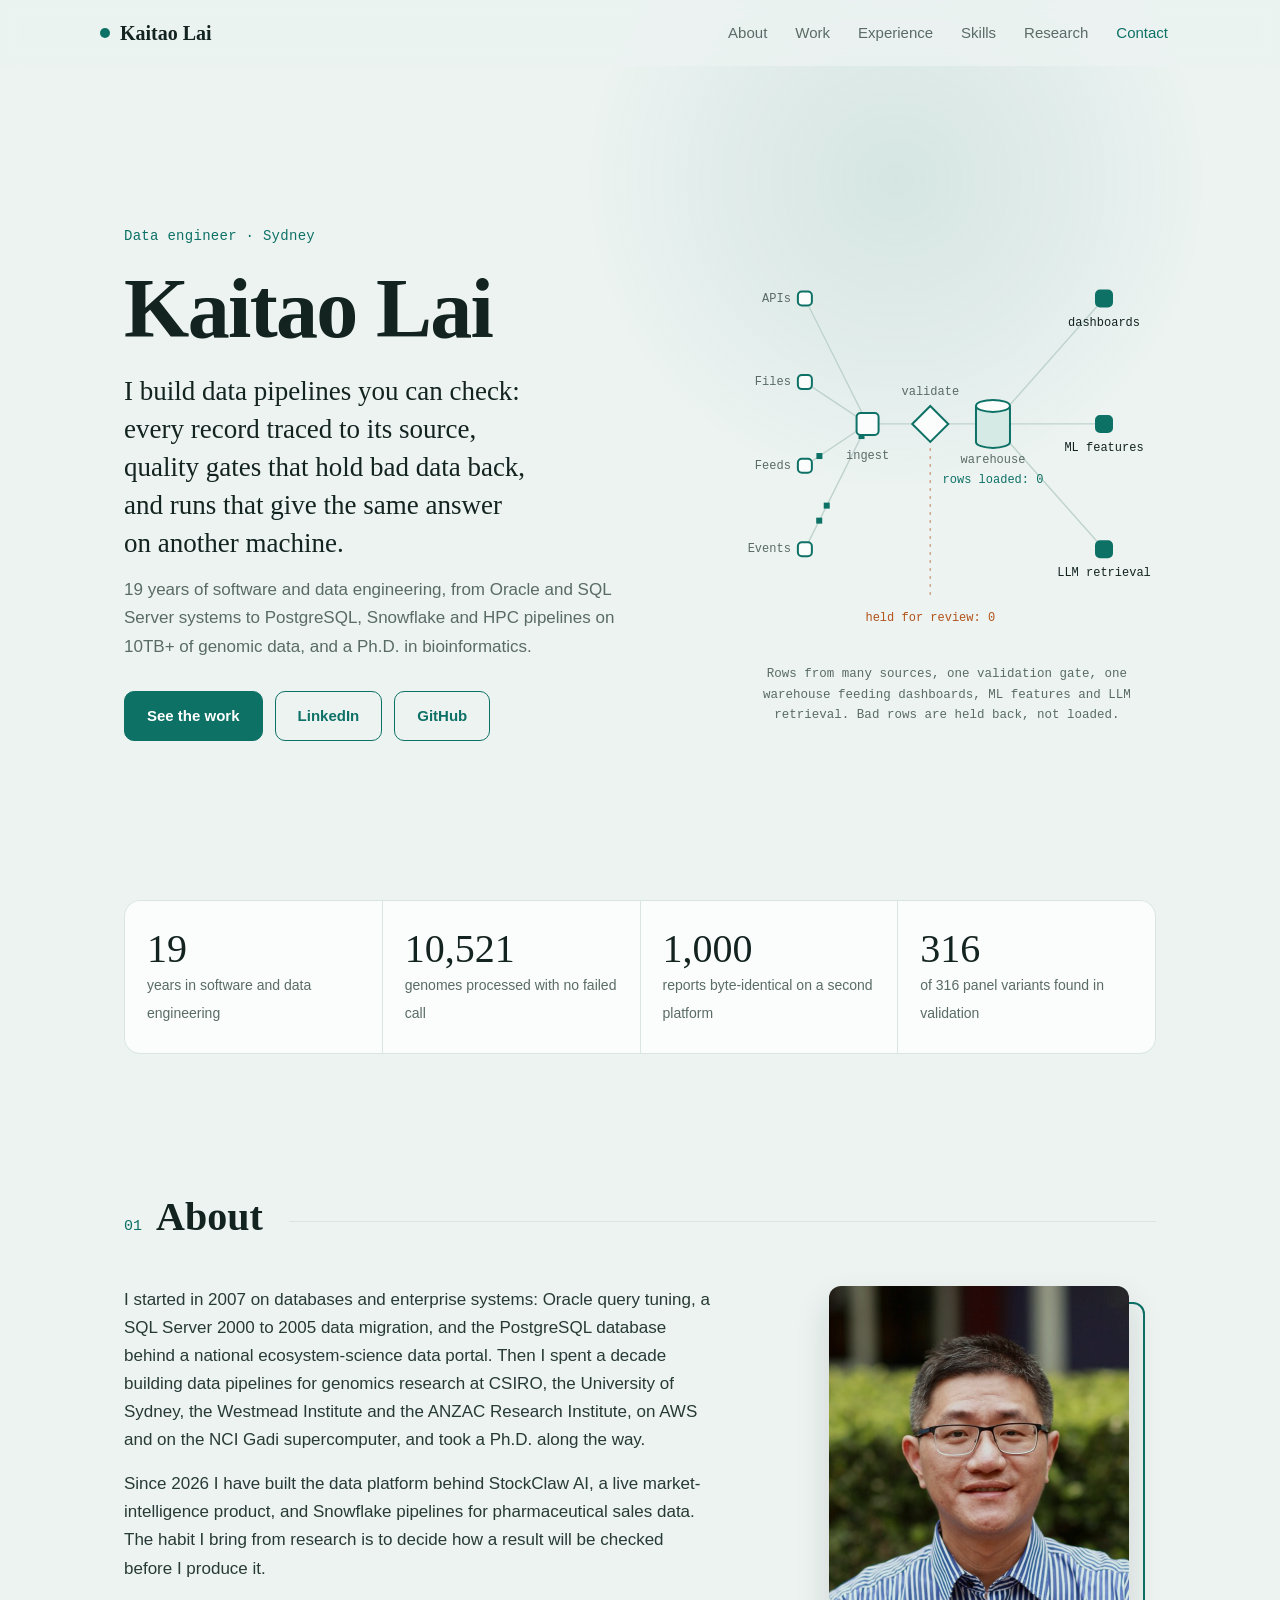
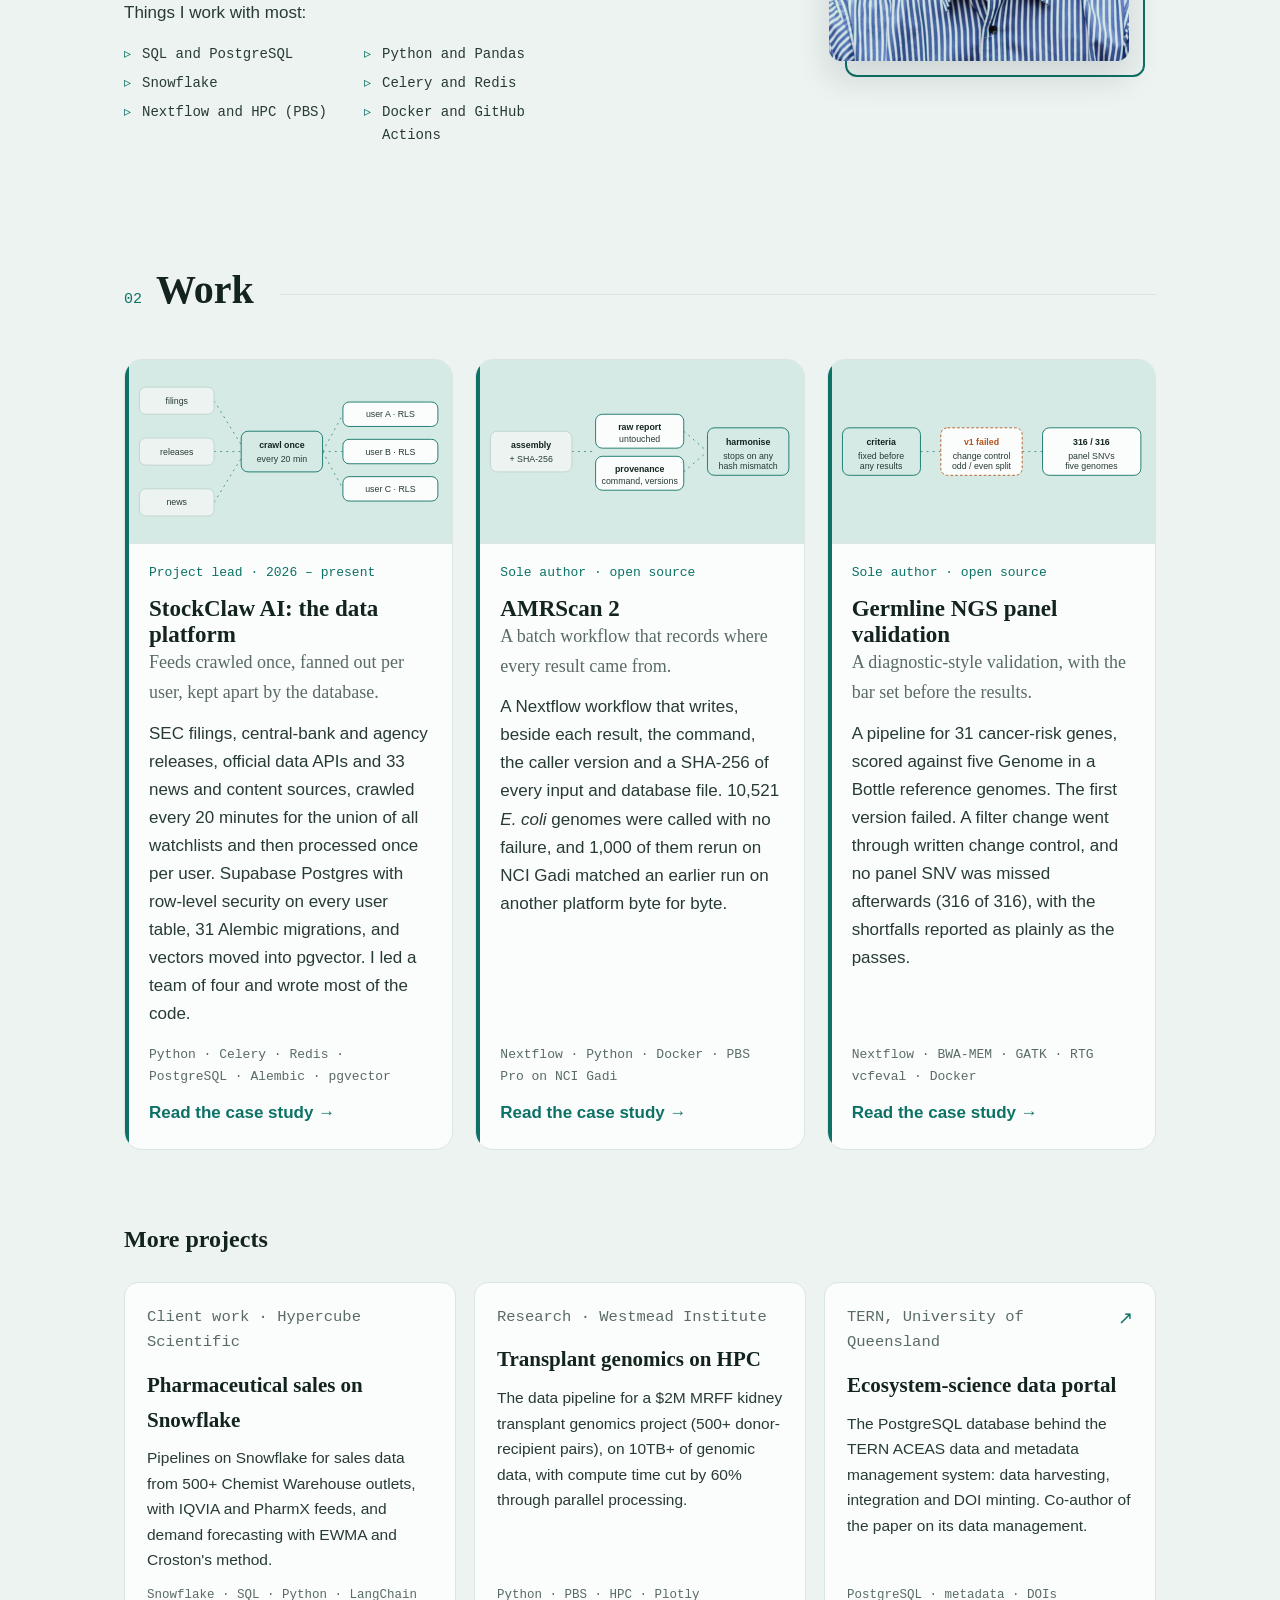
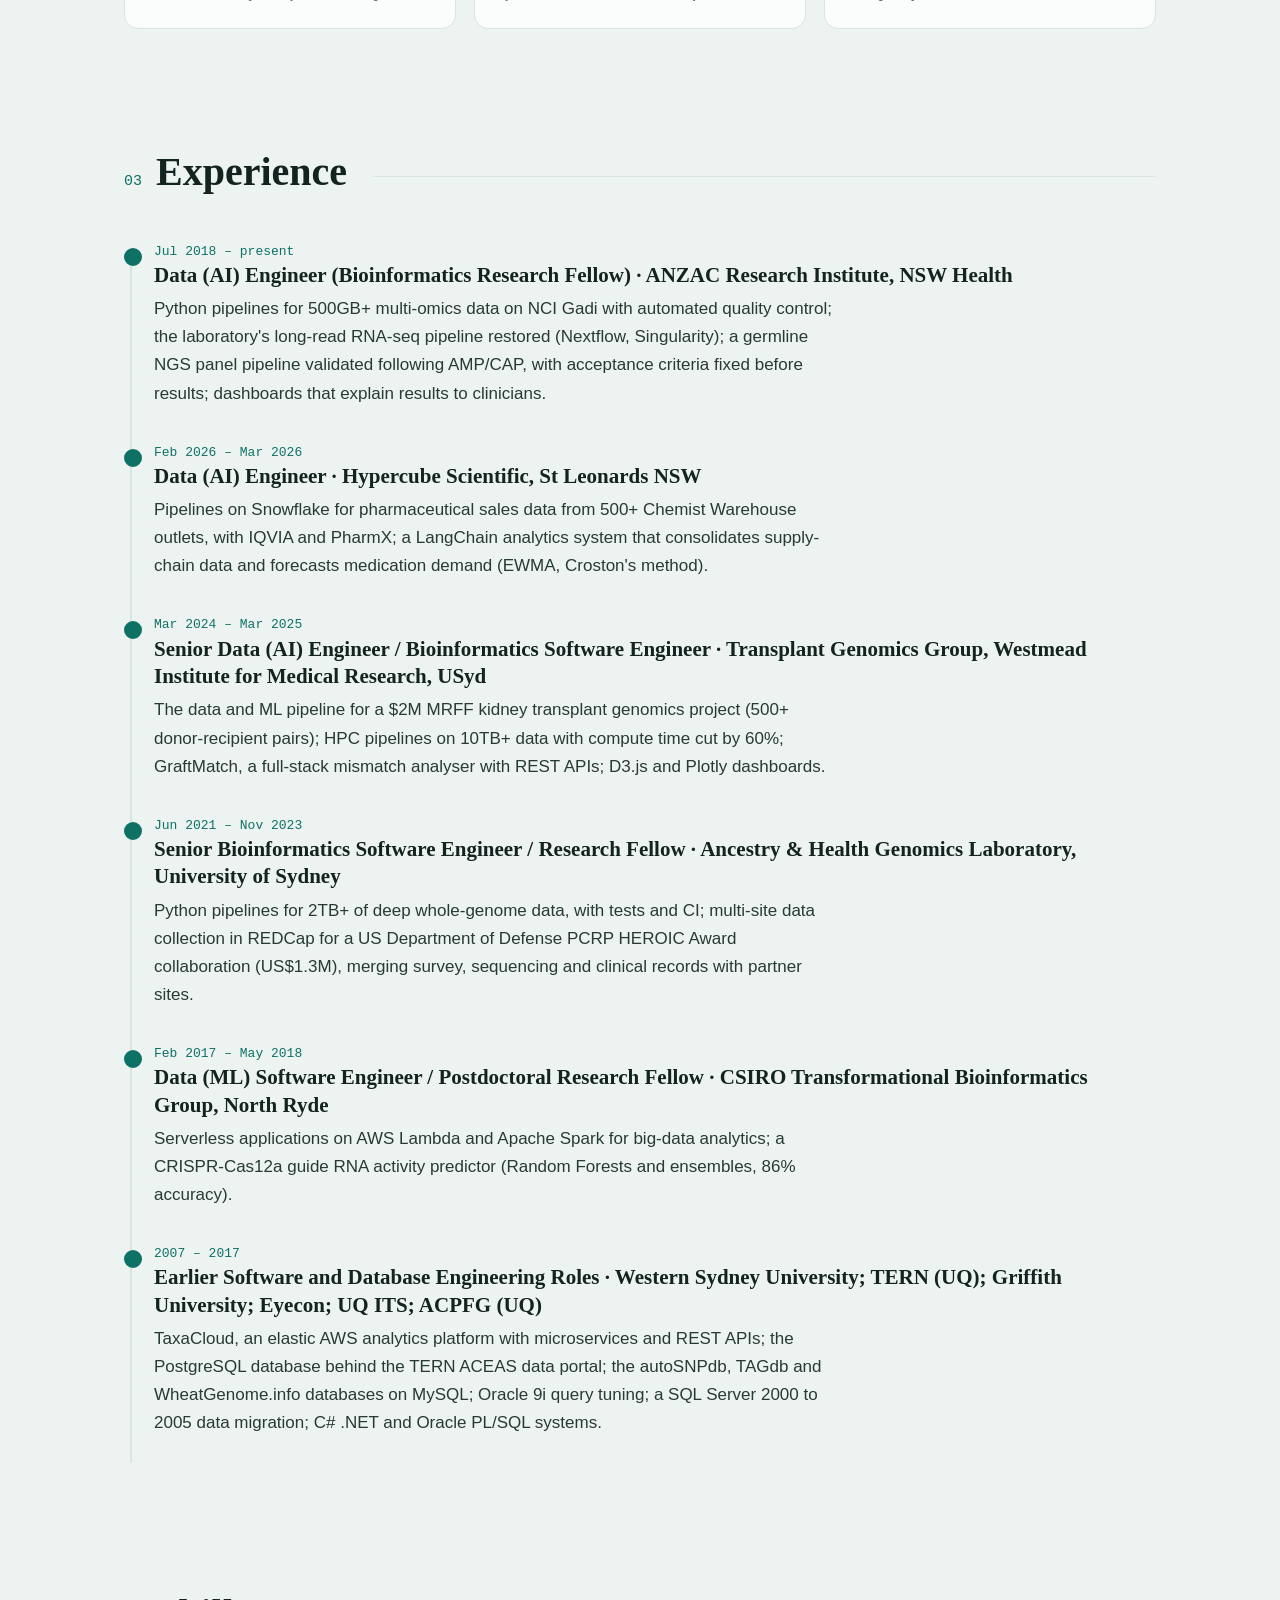
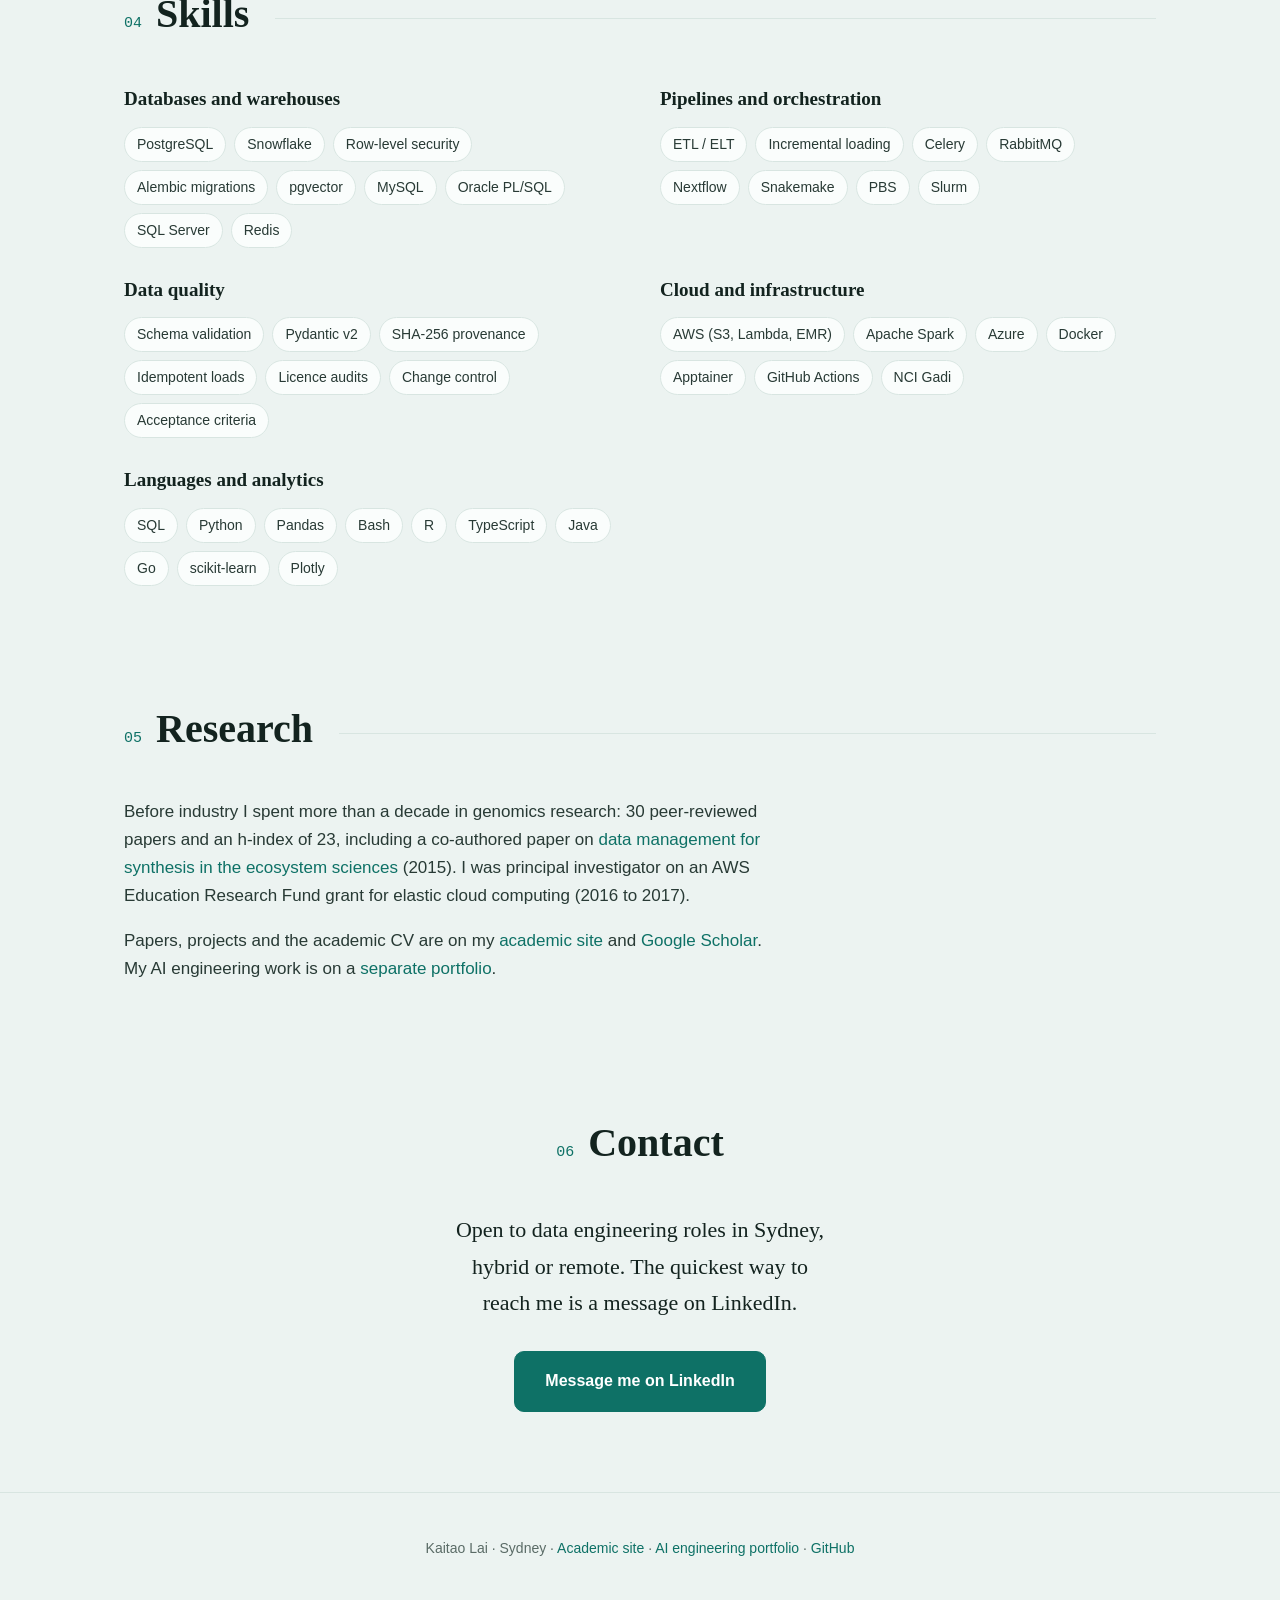
==== commit 79f8a091: "Hero: the warehouse feeds dashboards, ML features and LLM retrieval" ====
--- a/index.html
+++ b/index.html
@@ -5,7 +5,7 @@
 <meta name="viewport" content="width=device-width, initial-scale=1">
 <title>Kaitao Lai | Data engineer</title>
 <meta name="description" content="Kaitao Lai, data engineer in Sydney: ingestion pipelines, PostgreSQL and Snowflake, reproducible batch workflows, and data quality checks that run before the data lands.">
-<link rel="stylesheet" href="assets/css/style.css?v=5">
+<link rel="stylesheet" href="assets/css/style.css?v=8">
 </head>
 <body>
 
@@ -41,7 +41,7 @@
     </div>
     <div class="hero-art load" style="--i:2" aria-hidden="true">
       <canvas id="graph"></canvas>
-      <p class="art-label">Rows from many sources, one validation gate, one warehouse. Bad rows are held back, not loaded.</p>
+      <p class="art-label">Rows from many sources, one validation gate, one warehouse feeding dashboards, ML features and LLM retrieval. Bad rows are held back, not loaded.</p>
     </div>
   </section>
 
@@ -253,6 +253,6 @@
   <p>Kaitao Lai · Sydney · <a href="https://kaitaolai.github.io/">Academic site</a> · <a href="https://kaitaolai.github.io/ai/">AI engineering portfolio</a> · <a href="https://github.com/taowis">GitHub</a></p>
 </footer>
 
-<script src="assets/js/main.js?v=5"></script>
+<script src="assets/js/main.js?v=8"></script>
 </body>
 </html>
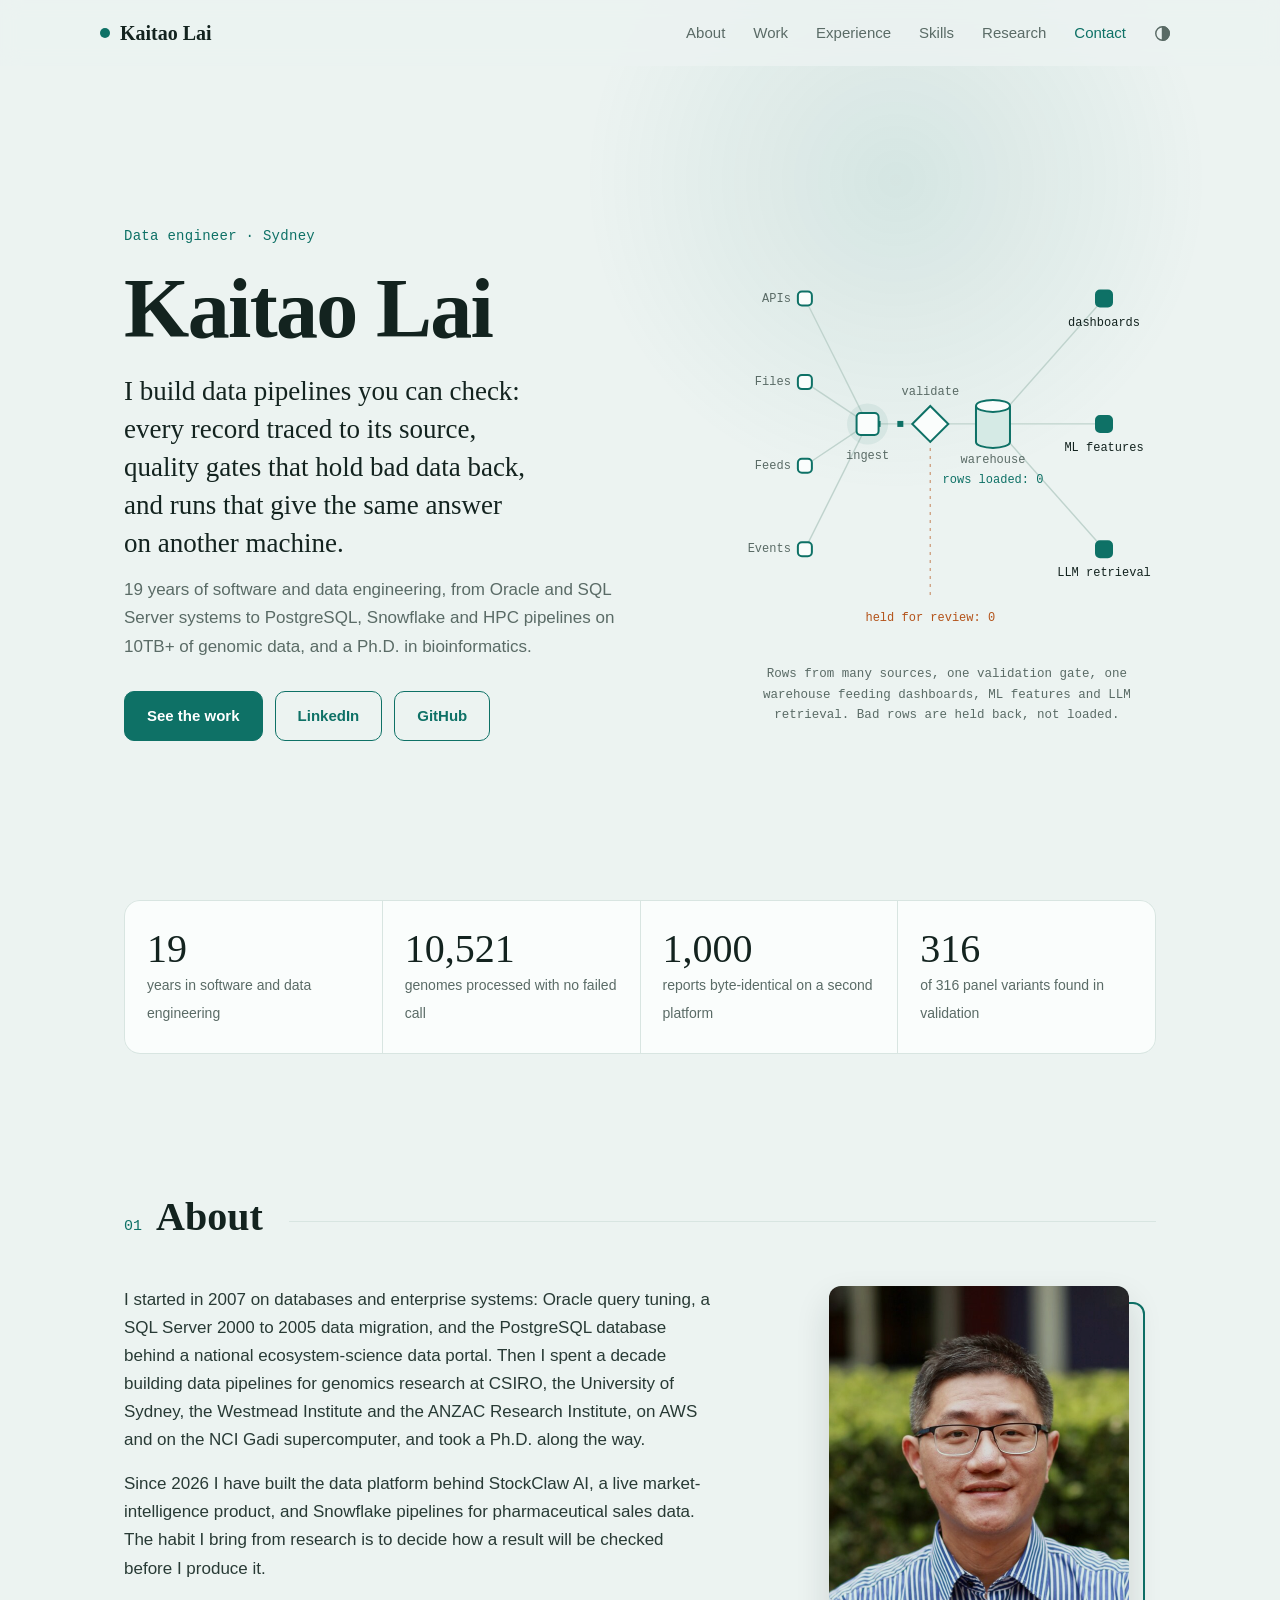
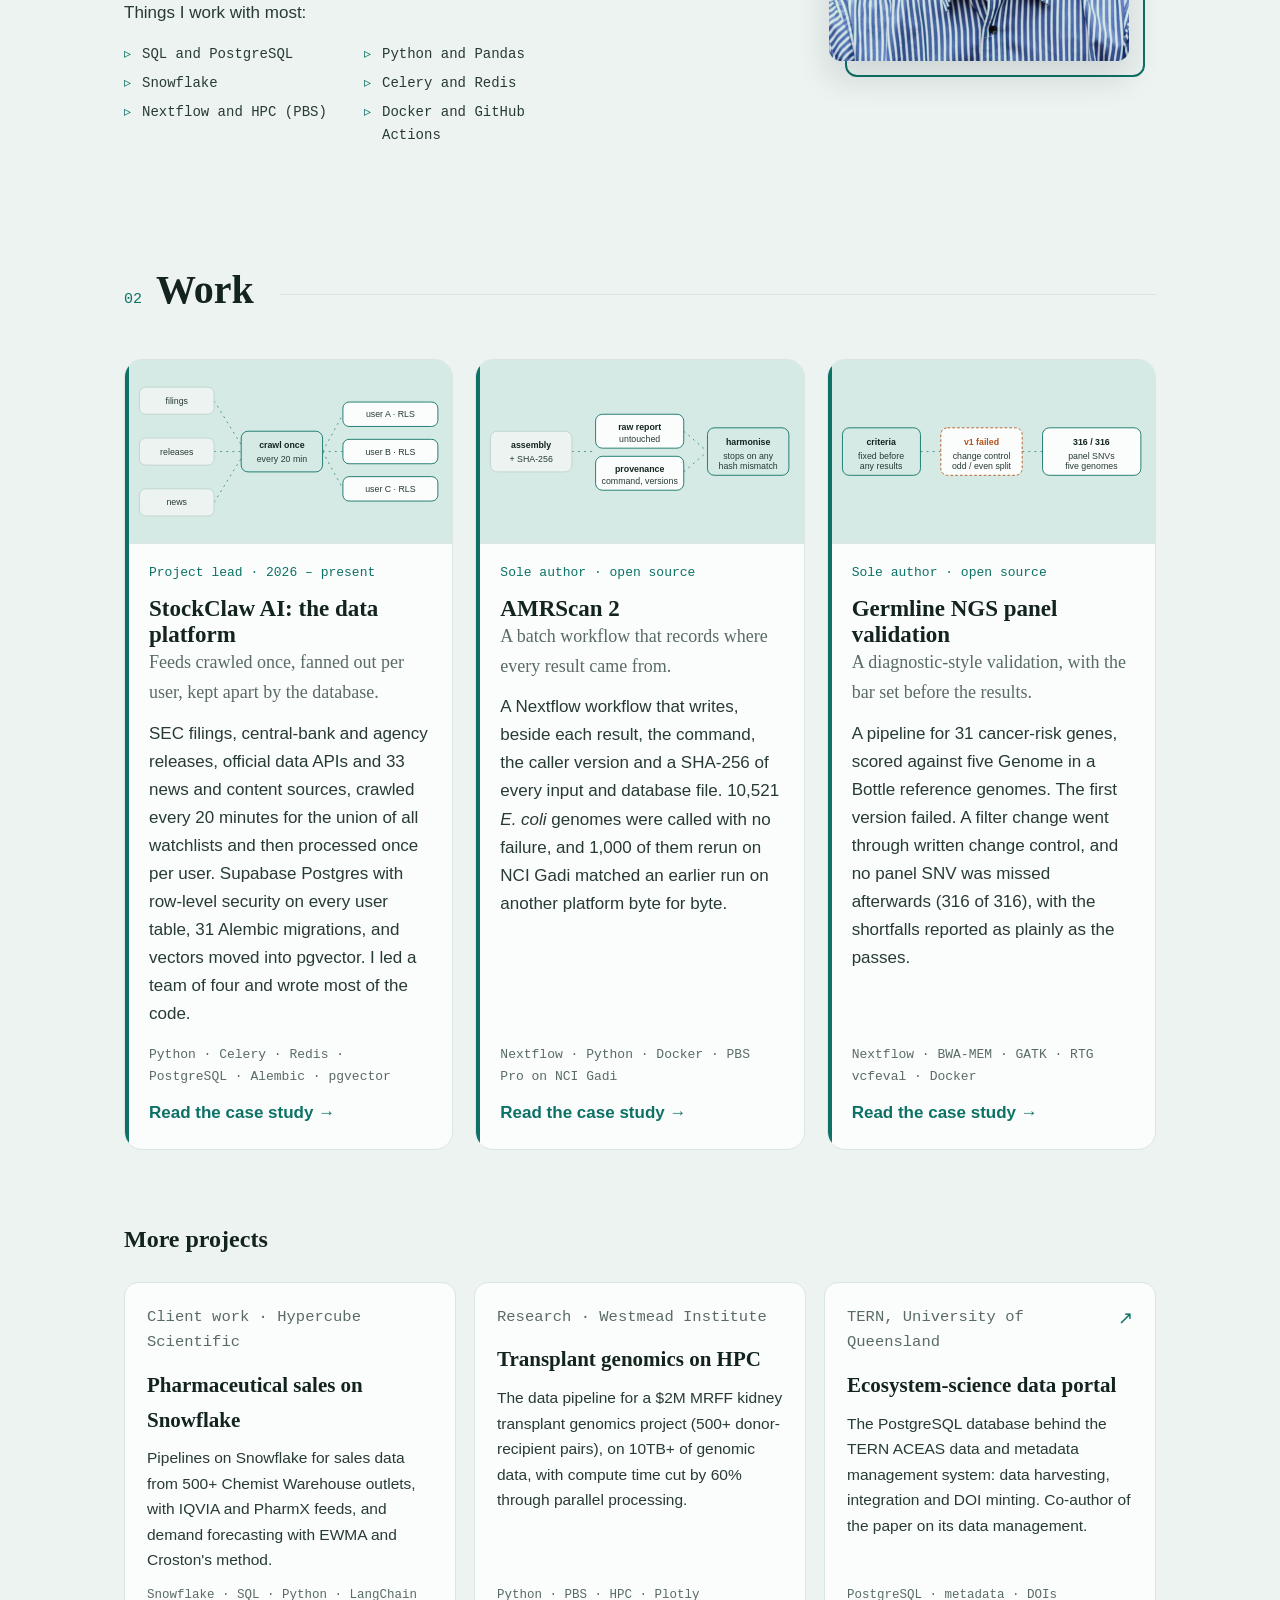
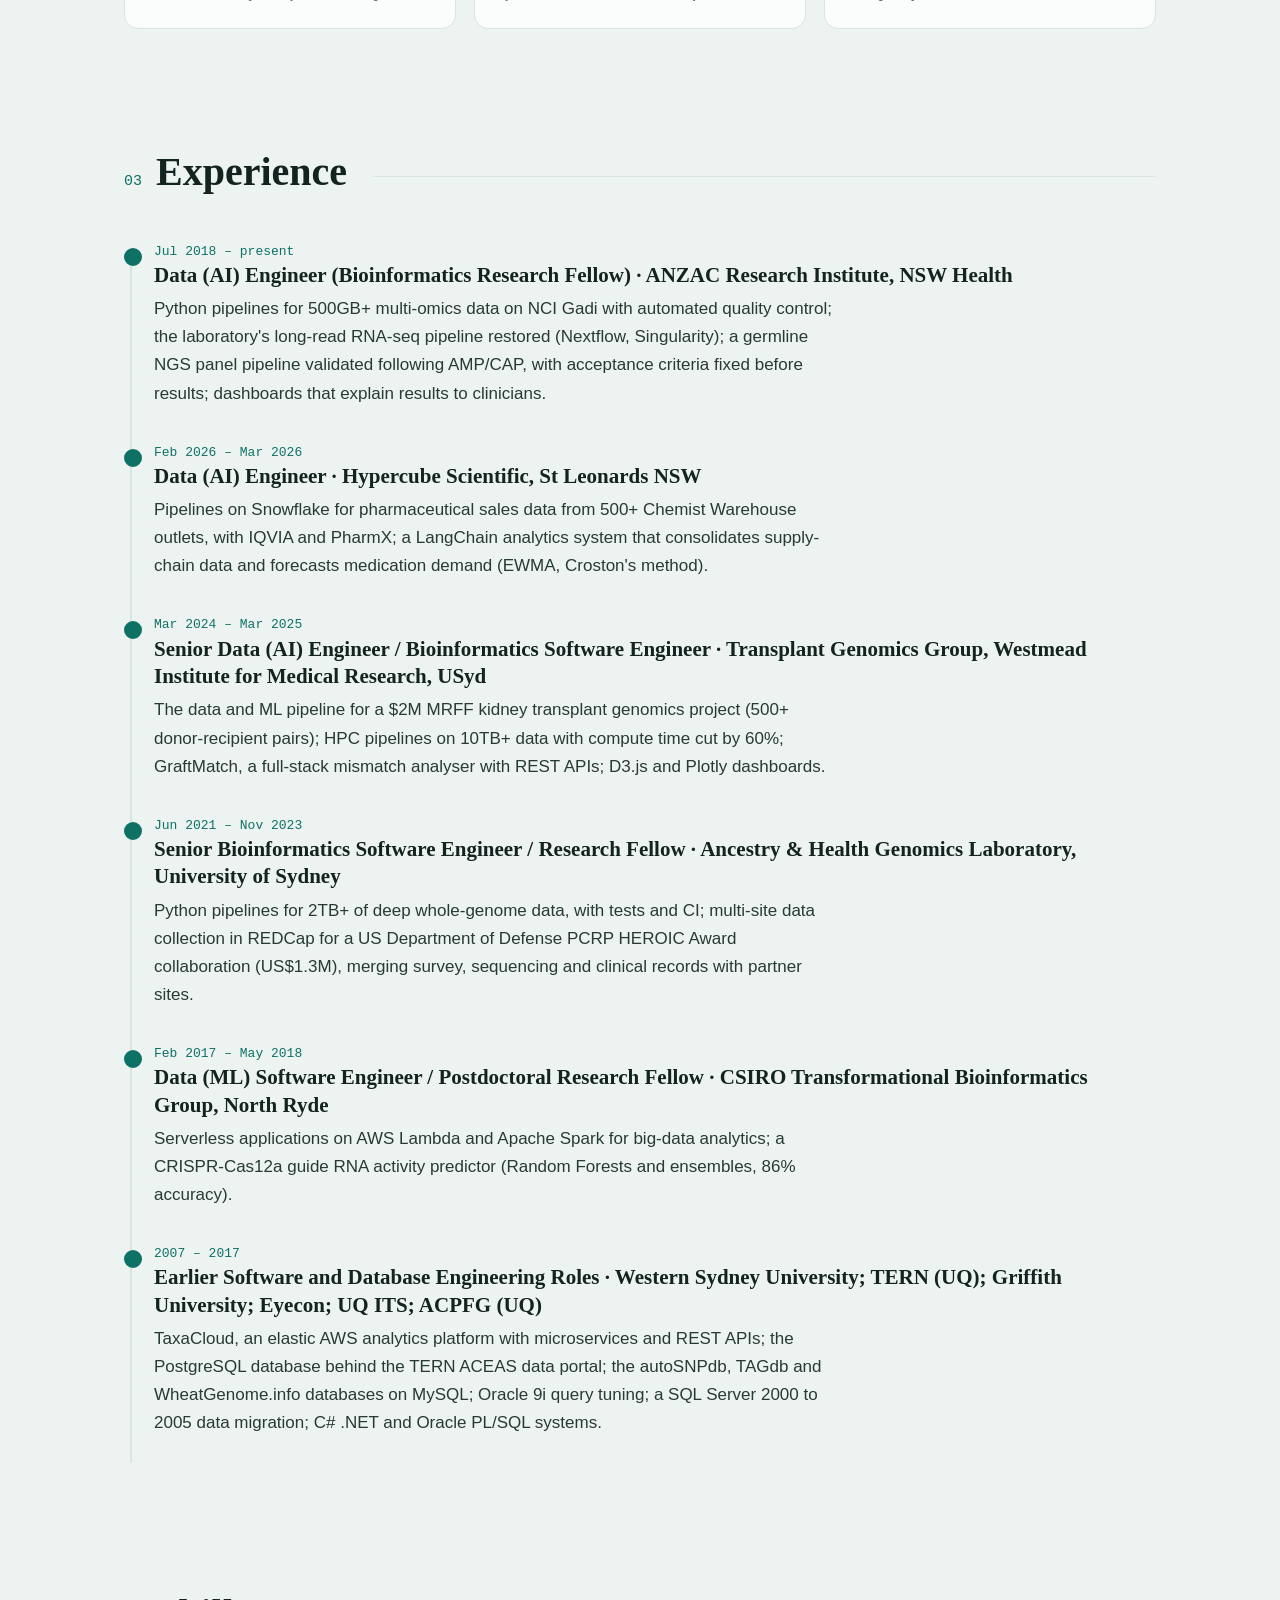
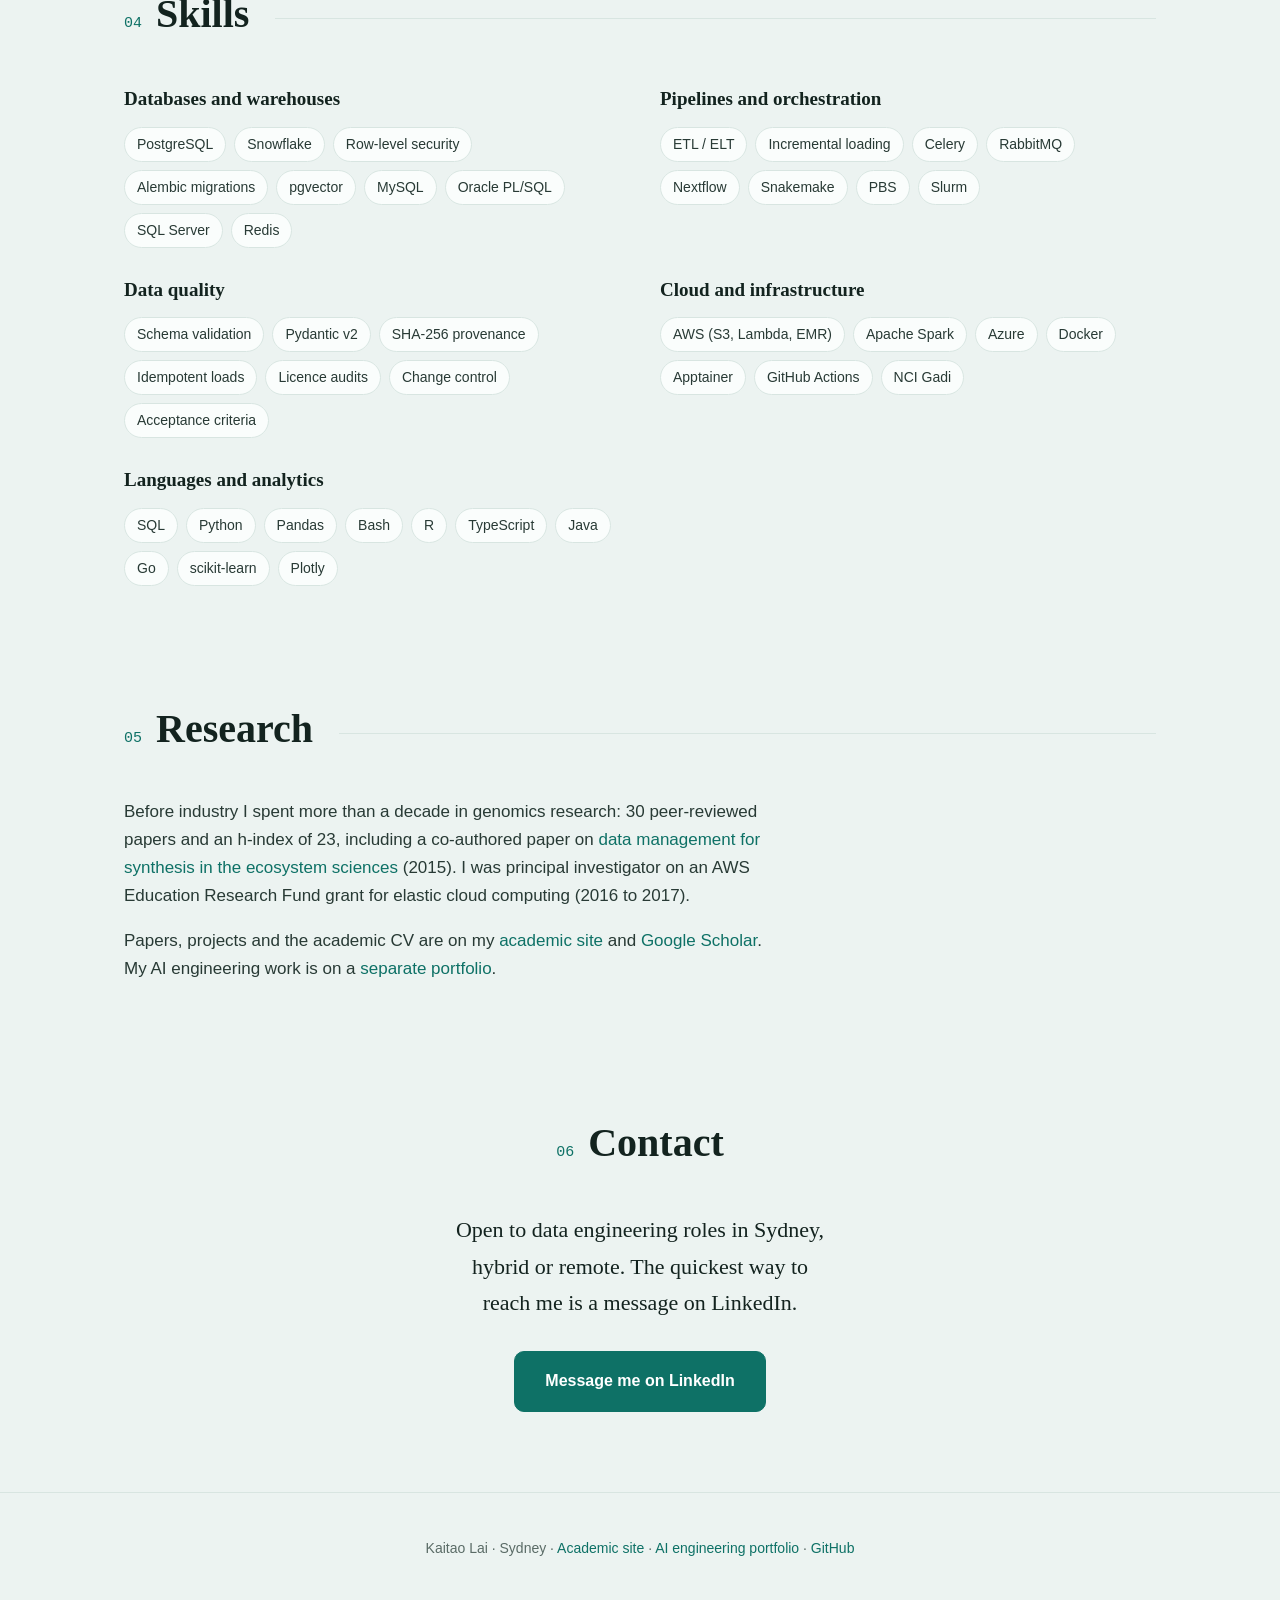
==== commit 23d2cacc: "Light, dark and system colour themes with a toggle in the nav" ====
--- a/index.html
+++ b/index.html
@@ -5,7 +5,8 @@
 <meta name="viewport" content="width=device-width, initial-scale=1">
 <title>Kaitao Lai | Data engineer</title>
 <meta name="description" content="Kaitao Lai, data engineer in Sydney: ingestion pipelines, PostgreSQL and Snowflake, reproducible batch workflows, and data quality checks that run before the data lands.">
-<link rel="stylesheet" href="assets/css/style.css?v=8">
+<script>(function(){var p='system';try{p=localStorage.getItem('theme')||'system'}catch(e){}if(p!=='light'&&p!=='dark')p='system';var d=p==='dark'||(p==='system'&&window.matchMedia&&matchMedia('(prefers-color-scheme: dark)').matches);var r=document.documentElement;r.setAttribute('data-pref',p);r.setAttribute('data-theme',d?'dark':'light')})();</script>
+<link rel="stylesheet" href="assets/css/style.css?v=9">
 </head>
 <body>
 
@@ -22,6 +23,11 @@
     <a href="#research">Research</a>
     <a href="#contact">Contact</a>
   </nav>
+  <button class="theme-btn" id="themeBtn" type="button" aria-label="Colour theme: system" title="Colour theme: system">
+    <svg class="i-system" viewBox="0 0 24 24" fill="none" stroke="currentColor" stroke-width="1.8" aria-hidden="true"><circle cx="12" cy="12" r="8.5"/><path d="M12 3.5a8.5 8.5 0 0 1 0 17z" fill="currentColor"/></svg>
+    <svg class="i-light" viewBox="0 0 24 24" fill="none" stroke="currentColor" stroke-width="1.8" stroke-linecap="round" aria-hidden="true"><circle cx="12" cy="12" r="4"/><path d="M12 2.5v2.2M12 19.3v2.2M2.5 12h2.2M19.3 12h2.2M5.3 5.3l1.6 1.6M17.1 17.1l1.6 1.6M5.3 18.7l1.6-1.6M17.1 6.9l1.6-1.6"/></svg>
+    <svg class="i-dark" viewBox="0 0 24 24" fill="none" stroke="currentColor" stroke-width="1.8" stroke-linejoin="round" aria-hidden="true"><path d="M20 14.5A8 8 0 0 1 9.5 4a8 8 0 1 0 10.5 10.5z"/></svg>
+  </button>
 </header>
 
 <main id="top">
@@ -253,6 +259,6 @@
   <p>Kaitao Lai · Sydney · <a href="https://kaitaolai.github.io/">Academic site</a> · <a href="https://kaitaolai.github.io/ai/">AI engineering portfolio</a> · <a href="https://github.com/taowis">GitHub</a></p>
 </footer>
 
-<script src="assets/js/main.js?v=8"></script>
+<script src="assets/js/main.js?v=9"></script>
 </body>
 </html>
--- a/assets/css/style.css
+++ b/assets/css/style.css
@@ -16,6 +16,10 @@
   --mono: ui-monospace, "SF Mono", Menlo, Consolas, monospace;
   --ease: cubic-bezier(.2, .7, .2, 1);
   --w: 1080px;
+  --on-accent: #fff;
+  --shadow-rgb: 20, 32, 46;
+  --bar: #B6CCC5;
+  color-scheme: light;
 }
 
 * { box-sizing: border-box; }
@@ -47,7 +51,7 @@
   transition: transform .35s var(--ease), box-shadow .35s;
 }
 .nav.hide { transform: translateY(-100%); }
-.nav.shadow { box-shadow: 0 1px 0 var(--line), 0 8px 24px rgba(20, 32, 46, .05); }
+.nav.shadow { box-shadow: 0 1px 0 var(--line), 0 8px 24px rgba(var(--shadow-rgb), .05); }
 .brand { font-family: var(--serif); font-size: 20px; font-weight: 700; color: var(--ink); display: flex; align-items: center; gap: 10px; }
 .brand:hover { text-decoration: none; }
 .dot { width: 10px; height: 10px; border-radius: 50%; background: var(--accent); animation: pulse 2.6s infinite; }
@@ -72,7 +76,7 @@
 .hero-cta { display: flex; flex-wrap: wrap; gap: 12px; }
 .btn {
   display: inline-block; padding: 12px 22px; border-radius: 10px; font-size: 15px; font-weight: 600;
-  background: var(--accent); color: #fff; border: 1px solid var(--accent);
+  background: var(--accent); color: var(--on-accent); border: 1px solid var(--accent);
   transition: transform .25s var(--ease), box-shadow .25s, background .25s;
 }
 .btn:hover { text-decoration: none; transform: translateY(-3px); box-shadow: 0 10px 22px color-mix(in srgb, var(--accent) 28%, transparent); }
@@ -123,14 +127,14 @@
 }
 .portrait-frame img {
   display: block; width: 100%; height: auto; aspect-ratio: 4 / 5; object-fit: cover; object-position: 50% 20%;
-  border-radius: 12px; filter: saturate(.85) contrast(1.02); box-shadow: 0 16px 34px rgba(20, 32, 46, .14);
+  border-radius: 12px; filter: saturate(.85) contrast(1.02); box-shadow: 0 16px 34px rgba(var(--shadow-rgb), .14);
   transition: transform .35s var(--ease), filter .35s, box-shadow .35s;
 }
 .portrait-frame::before {
   content: ""; position: absolute; inset: 0; border-radius: 12px; background: var(--accent); opacity: .16;
   mix-blend-mode: multiply; z-index: 1; pointer-events: none; transition: opacity .35s, transform .35s var(--ease);
 }
-.portrait:hover .portrait-frame img { transform: translate(-5px, -5px); filter: none; box-shadow: 0 22px 40px rgba(20, 32, 46, .18); }
+.portrait:hover .portrait-frame img { transform: translate(-5px, -5px); filter: none; box-shadow: 0 22px 40px rgba(var(--shadow-rgb), .18); }
 .portrait:hover .portrait-frame::before { opacity: 0; transform: translate(-5px, -5px); }
 .portrait:hover .portrait-frame::after { transform: translate(10px, 10px); }
 
@@ -147,7 +151,7 @@
   transform: scaleY(0); transform-origin: top; transition: transform .6s var(--ease);
 }
 .feature.in::before { transform: scaleY(1); transition-delay: .3s; }
-.feature:hover { text-decoration: none; transform: translateY(-5px); box-shadow: 0 18px 40px rgba(20, 32, 46, .07); border-color: var(--accent-soft); }
+.feature:hover { text-decoration: none; transform: translateY(-5px); box-shadow: 0 18px 40px rgba(var(--shadow-rgb), .07); border-color: var(--accent-soft); }
 .media {
   margin: -30px -30px 22px; aspect-ratio: 16 / 9; overflow: hidden; background: var(--accent-soft);
   border-bottom: 1px solid var(--line);
@@ -157,7 +161,7 @@
 .feature:hover .media img, .feature:hover .media svg { transform: scale(1.04); }
 .media.contain img { object-fit: contain; object-position: center; background: var(--surface); }
 .shot { margin: 28px 0; }
-.shot img { width: 100%; display: block; border-radius: 14px; border: 1px solid var(--line); box-shadow: 0 18px 40px rgba(20, 32, 46, .08); }
+.shot img { width: 100%; display: block; border-radius: 14px; border: 1px solid var(--line); box-shadow: 0 18px 40px rgba(var(--shadow-rgb), .08); }
 .shot figcaption { font-size: 13.5px; color: var(--muted); margin-top: 10px; }
 .kicker { font-family: var(--mono); font-size: 13px; color: var(--accent); margin: 0 0 10px; }
 .feature h3 { font-size: 27px; line-height: 1.15; transition: color .25s; }
@@ -175,7 +179,7 @@
 .links a:hover::after { transform: translate(3px, -3px); }
 .links { align-items: center; }
 .links a.primary { font-weight: 800; color: var(--accent); background: var(--accent-soft); border: 1px solid var(--accent); padding: 4px 12px; border-radius: 999px; transition: background .25s, color .25s, transform .25s var(--ease); }
-.links a.primary:hover { background: var(--accent); color: #fff; text-decoration: none; transform: translateY(-2px); }
+.links a.primary:hover { background: var(--accent); color: var(--on-accent); text-decoration: none; transform: translateY(-2px); }
 
 /* cards */
 .cards { display: grid; grid-template-columns: repeat(3, 1fr); gap: 18px; }
@@ -184,7 +188,7 @@
   border-radius: 14px; padding: 22px; color: var(--body-ink);
   transition: transform .35s var(--ease), box-shadow .35s, border-color .35s, opacity .8s var(--ease);
 }
-.card:hover { text-decoration: none; transform: translateY(-6px); box-shadow: 0 14px 30px rgba(20, 32, 46, .08); border-color: var(--accent); }
+.card:hover { text-decoration: none; transform: translateY(-6px); box-shadow: 0 14px 30px rgba(var(--shadow-rgb), .08); border-color: var(--accent); }
 .card-top { display: flex; justify-content: space-between; font-family: var(--mono); font-size: 12.5px; color: var(--muted); margin: 0 0 12px; }
 .arrow { color: var(--accent); font-size: 18px; transition: transform .3s var(--ease); }
 .card:hover .arrow { transform: translate(4px, -4px); }
@@ -275,7 +279,7 @@
 @keyframes flow { to { stroke-dashoffset: -18; } }
 .decisions { display: grid; grid-template-columns: 1fr 1fr; gap: 18px; margin-top: 22px; }
 .decision { background: var(--surface); border: 1px solid var(--line); border-radius: 14px; padding: 22px 24px; transition: transform .35s var(--ease), border-color .35s, box-shadow .35s, opacity .8s var(--ease); }
-.decision:hover { transform: translateY(-4px); border-color: var(--accent); box-shadow: 0 14px 30px rgba(20, 32, 46, .06); }
+.decision:hover { transform: translateY(-4px); border-color: var(--accent); box-shadow: 0 14px 30px rgba(var(--shadow-rgb), .06); }
 .decision h3 { font-size: 19px; margin-bottom: 8px; }
 .decision p { font-size: 15.5px; margin: 0; }
 .ticks { list-style: none; padding: 0; margin: 0; max-width: 72ch; }
@@ -297,12 +301,12 @@
 svg .ticksx text { font-family: var(--mono); font-size: 15px; fill: var(--muted); }
 svg .chance { stroke: var(--muted); stroke-width: 1.2; stroke-dasharray: 4 4; }
 svg .lab { text-anchor: end; font-size: 17px; }
-svg .bar { fill: #B6CCC5; transition: width 1.1s var(--ease); }
+svg .bar { fill: var(--bar); transition: width 1.1s var(--ease); }
 svg .bar.model { fill: var(--accent-soft); stroke: var(--accent); stroke-width: 1.2; }
 svg .bar.win { fill: var(--accent); }
 svg .ci { stroke: var(--ink); stroke-width: 1.6; opacity: .55; }
 svg .val { text-anchor: end; font-family: var(--mono); font-size: 15px; font-weight: 700; fill: var(--ink); }
-svg .bar.win ~ .val:last-of-type { fill: #fff; }
+svg .bar.win ~ .val:last-of-type { fill: var(--on-accent); }
 
 /* small screens */
 @media (max-width: 880px) {
@@ -345,3 +349,39 @@
   .features.three .feature { padding: 24px 24px 22px; }
   .features.three .media { margin: -24px -24px 18px; }
 }
+
+/* dark theme: set on <html> by the script in each page's head, from the toggle or the system setting */
+:root[data-theme="dark"] {
+  --bg: #0E1715;
+  --surface: #152220;
+  --ink: #E3EFEC;
+  --body-ink: #C2D2CE;
+  --muted: #8B9D98;
+  --accent: #52C2B2;
+  --warn: #E8925A;
+  --accent-soft: #17332F;
+  --line: #22312E;
+  --edge-box: #39514B;
+  --glow: rgba(82, 194, 178, .10);
+  --nav-bg: rgba(14, 23, 21, .85);
+  --on-accent: #0E1715;
+  --shadow-rgb: 0, 0, 0;
+  --bar: #2F4A44;
+  color-scheme: dark;
+}
+:root[data-theme="dark"] .portrait-frame img { filter: saturate(.8) brightness(.92); }
+:root.theme-anim, :root.theme-anim * { transition: background-color .3s, color .3s, border-color .3s, fill .3s, stroke .3s !important; }
+
+/* theme toggle */
+.theme-btn {
+  display: grid; place-items: center; width: 36px; height: 36px; margin-left: 6px; padding: 0;
+  background: none; border: 0; border-radius: 8px; color: var(--muted); cursor: pointer; transition: color .2s, background .2s;
+}
+.theme-btn:hover { color: var(--ink); background: var(--accent-soft); }
+.theme-btn svg { width: 19px; height: 19px; display: none; }
+:root[data-pref="system"] .theme-btn .i-system, :root[data-pref="light"] .theme-btn .i-light, :root[data-pref="dark"] .theme-btn .i-dark { display: block; }
+.nav nav { margin-left: auto; }
+@media (max-width: 880px) {
+  .theme-btn { margin-left: auto; }
+  .menu-btn { order: 3; }
+}
